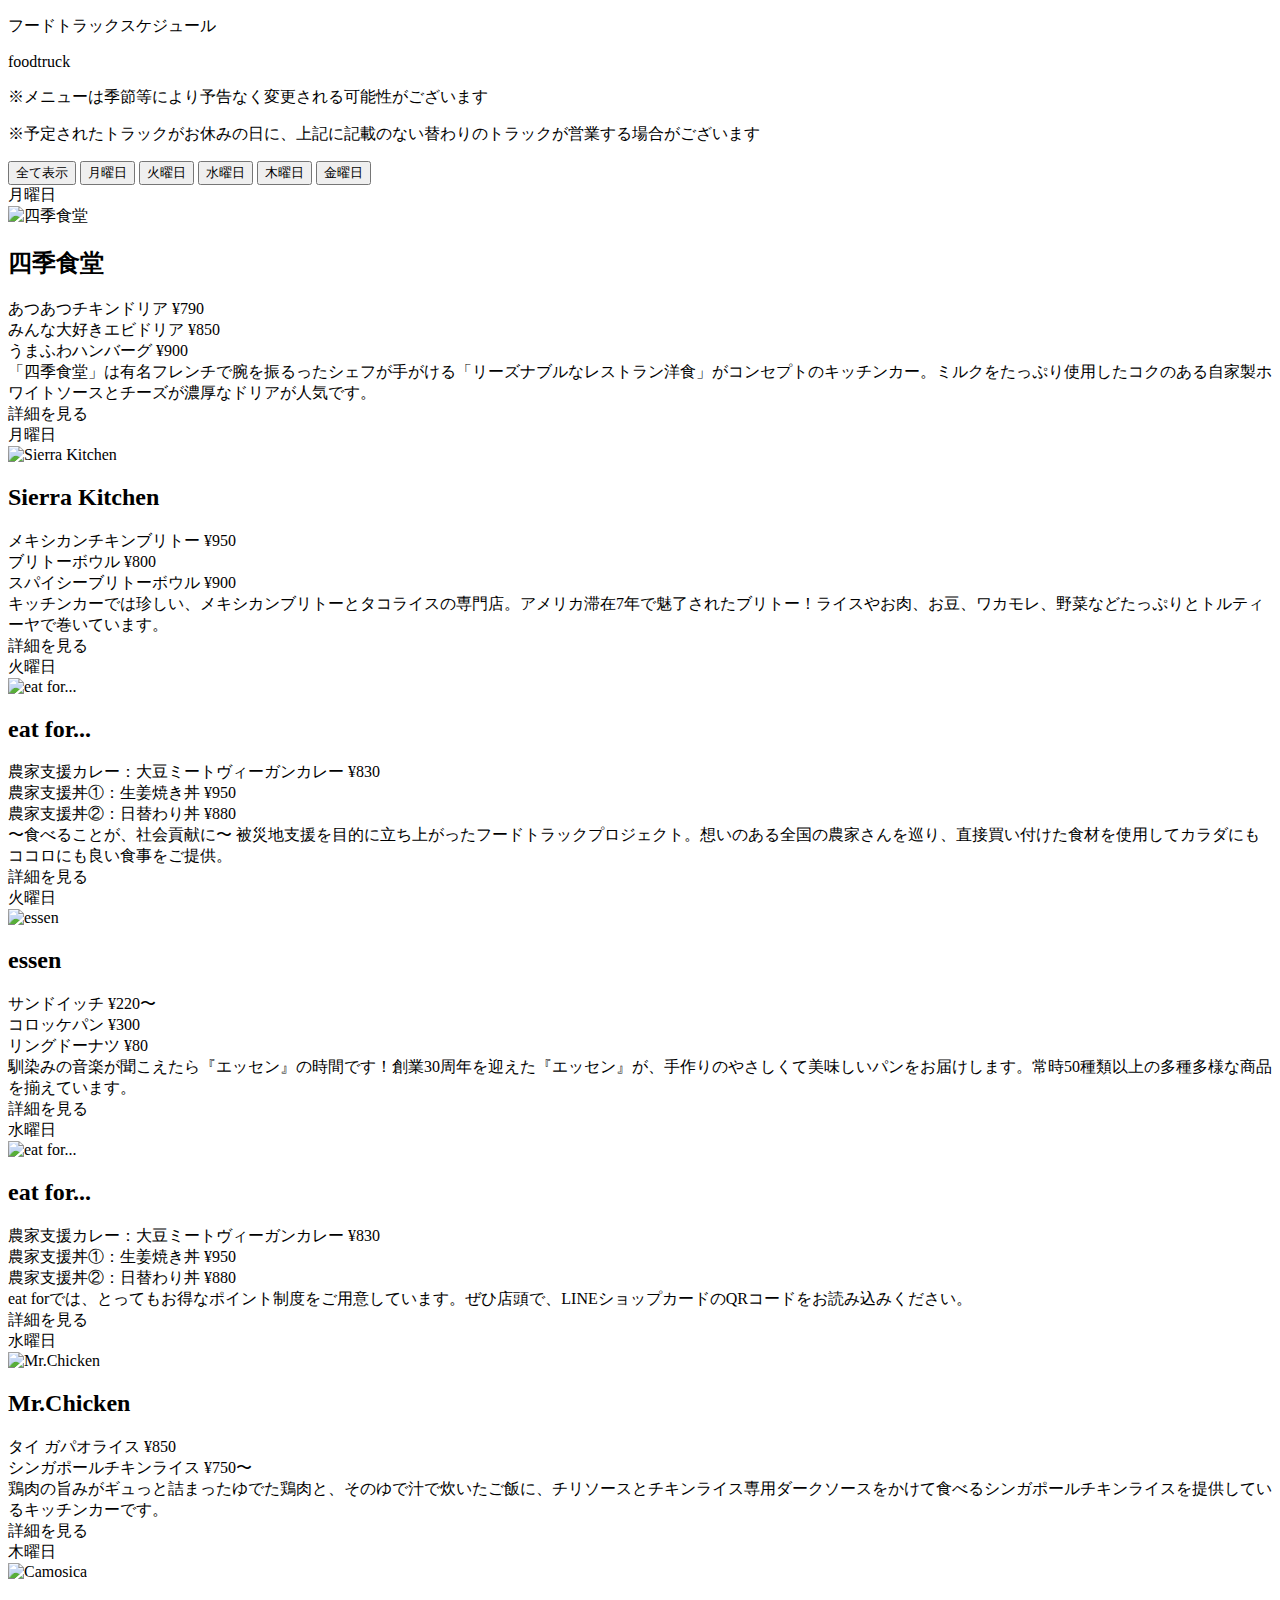
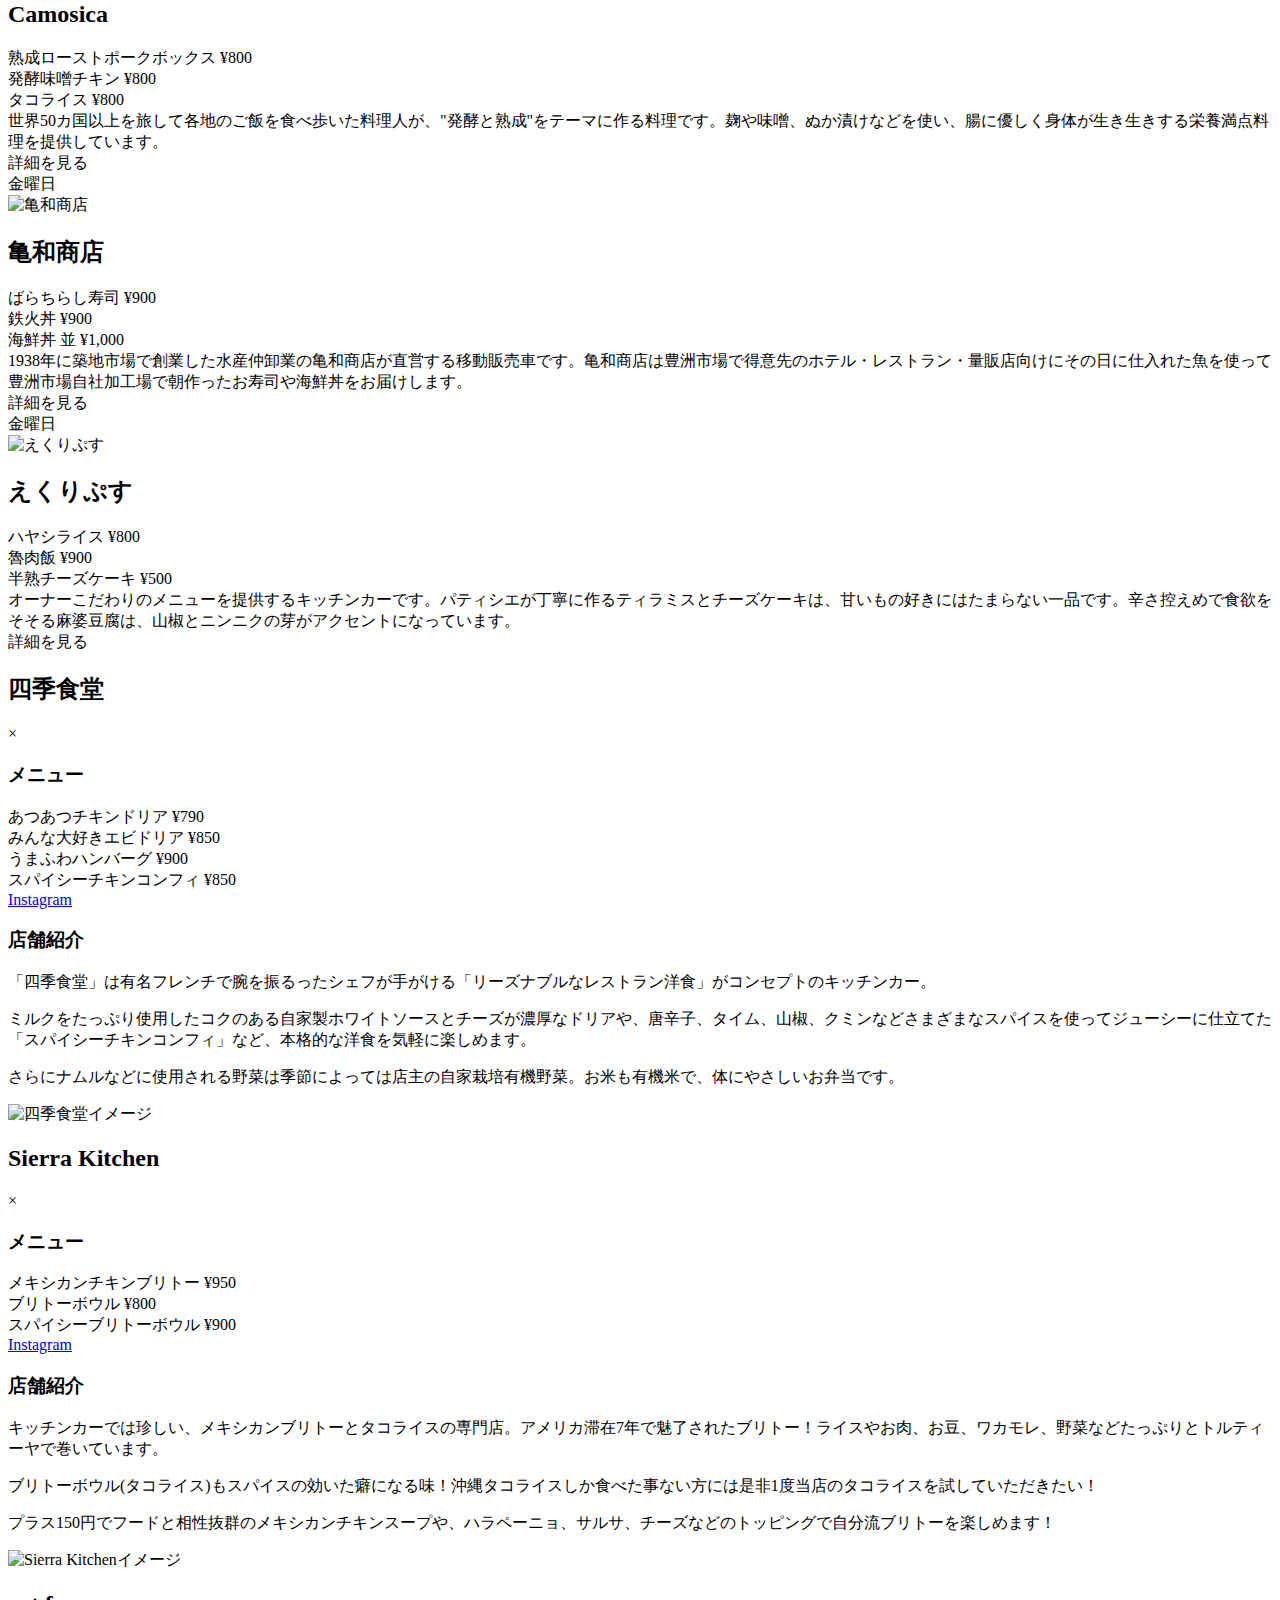
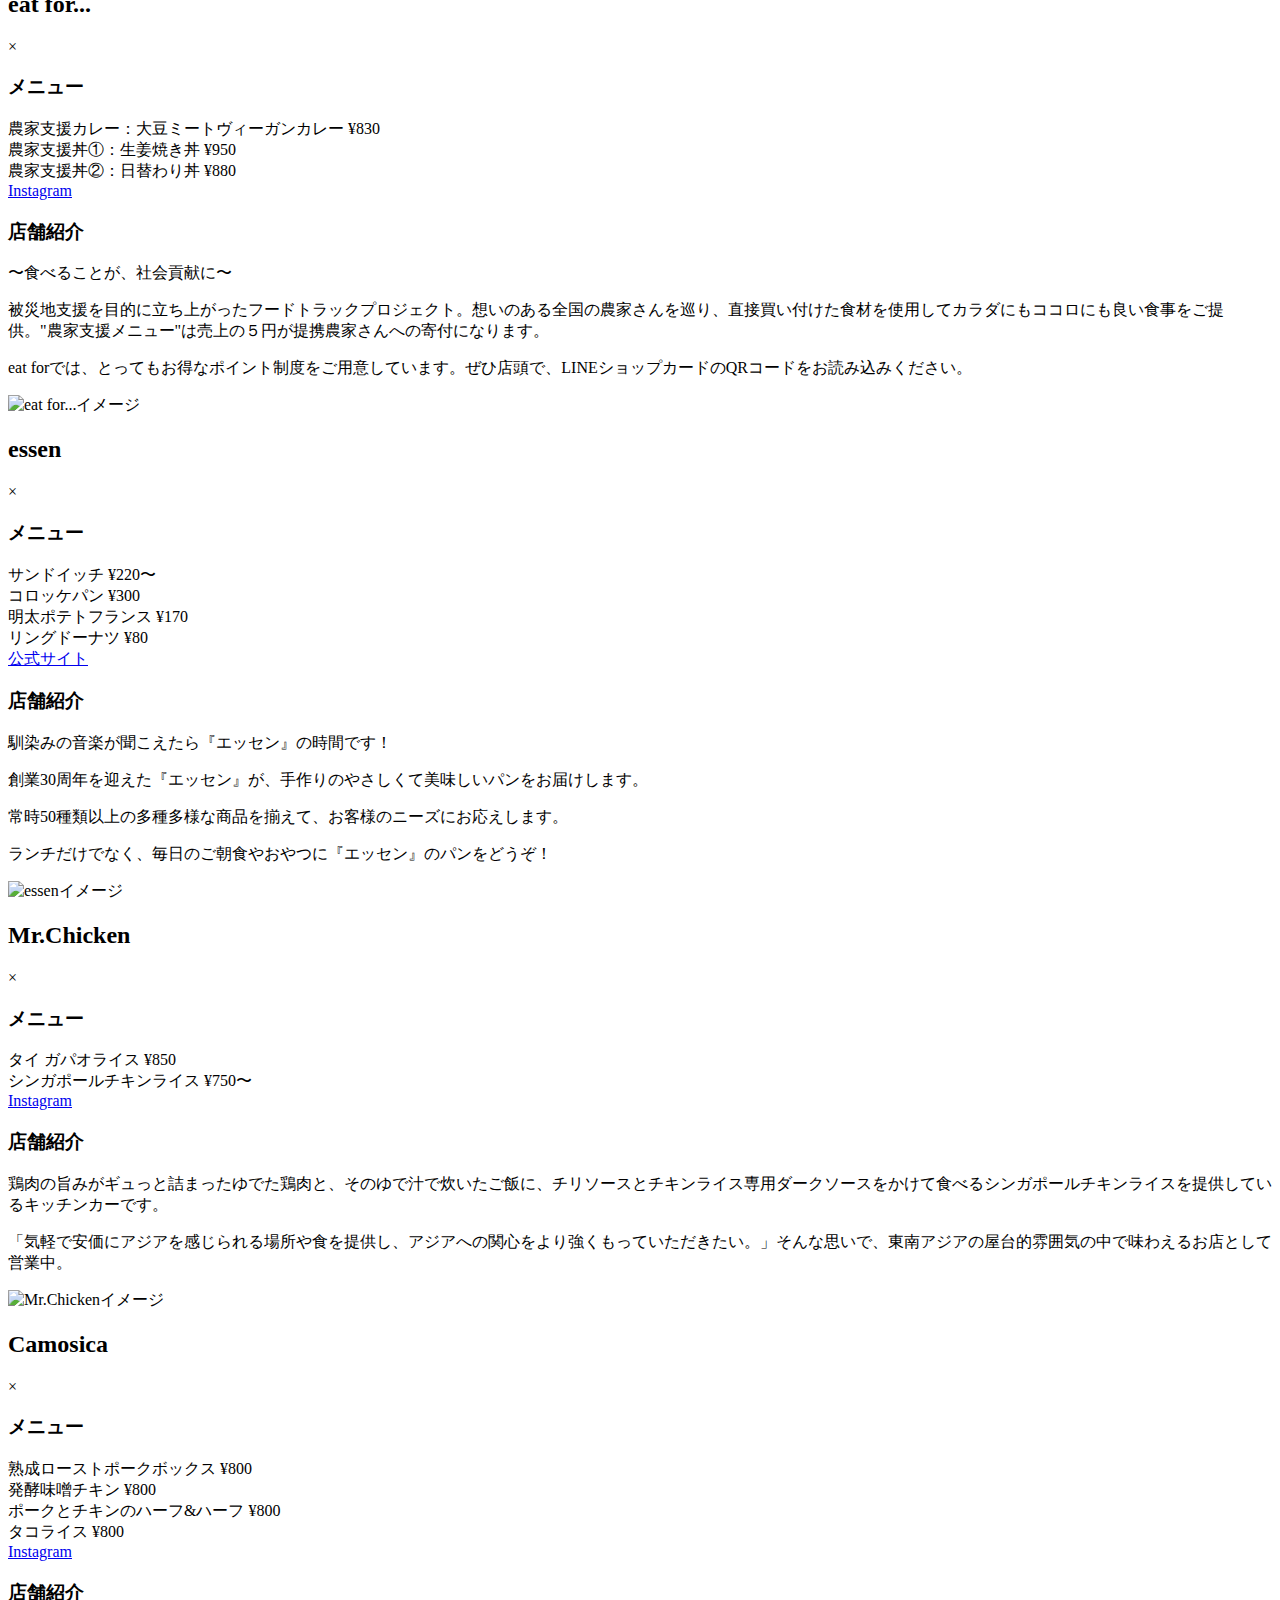
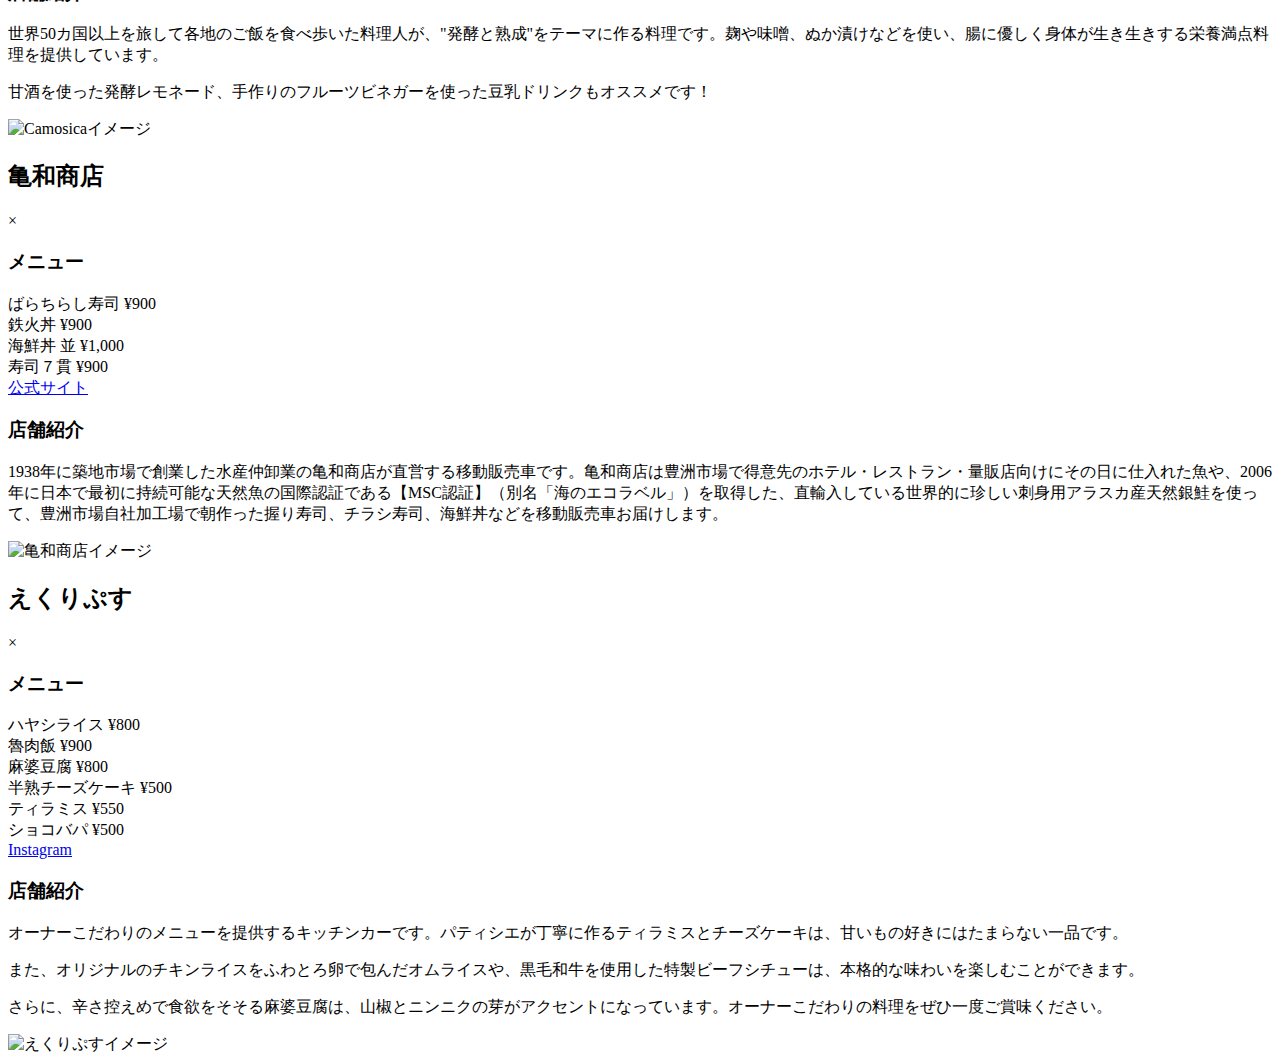
==== index.html @ c50f8465 "Rename 2223/food-t.html to index.html" ====
<!DOCTYPE html>
<html lang="ja">
<head>
  <meta charset="UTF-8">
  <meta name="viewport" content="width=device-width, initial-scale=1.0">
  <title>フードトラックスケジュール</title>
  <link rel="stylesheet" href="food-truck-css.css">
  <link rel="stylesheet" href="style.css">
 
  
  
  
 
</head>
<body>
    <!-- ヘッダーここから -->
    <header>
      
        </header>
    <!-- ヘッダーここまで -->   
     <div class="header_sc"></div>
     <div class="subhead_g"><p>フードトラックスケジュール</p><div class="subtext">foodtruck</div></div> 
  
  <div class="container_f">
    <div class="notice">
      <p>※メニューは季節等により予告なく変更される可能性がございます</p>
      <p>※予定されたトラックがお休みの日に、上記に記載のない替わりのトラックが営業する場合がございます</p>
    </div>
    
    <div class="filter-bar">
      <button class="filter-button active" data-filter="all">全て表示</button>
      <button class="filter-button" data-filter="monday">月曜日</button>
      <button class="filter-button" data-filter="tuesday">火曜日</button>
      <button class="filter-button" data-filter="wednesday">水曜日</button>
      <button class="filter-button" data-filter="thursday">木曜日</button>
      <button class="filter-button" data-filter="friday">金曜日</button>
    </div>
    
    <div class="trucks-grid">
      <!-- 月曜日のフードトラック (テンプレート) -->
      <div class="truck-card" data-days="monday">
        <div class="day-tag">月曜日</div>
        <div class="truck-image">
          <img src="./shi.jpg" alt="四季食堂">
        </div>
        <div class="truck-content">
          <h2 class="truck-name">四季食堂</h2>
          <div class="menu-highlight">
            <div class="menu-item">
              <span>あつあつチキンドリア</span>
              <span class="menu-price">¥790</span>
            </div>
            <div class="menu-item">
              <span>みんな大好きエビドリア</span>
              <span class="menu-price">¥850</span>
            </div>
            <div class="menu-item">
              <span>うまふわハンバーグ</span>
              <span class="menu-price">¥900</span>
            </div>
          </div>
          <div class="truck-description">
            「四季食堂」は有名フレンチで腕を振るったシェフが手がける「リーズナブルなレストラン洋食」がコンセプトのキッチンカー。ミルクをたっぷり使用したコクのある自家製ホワイトソースとチーズが濃厚なドリアが人気です。
          </div>
          <span class="read-more" onclick="openModal('shikishokudo')">詳細を見る</span>
        </div>
      </div>
      
      <div class="truck-card" data-days="monday">
        <div class="day-tag">月曜日</div>
        <div class="truck-image">
          <img src="./shiera.jpg" alt="Sierra Kitchen">
        </div>
        <div class="truck-content">
          <h2 class="truck-name">Sierra Kitchen</h2>
          <div class="menu-highlight">
            <div class="menu-item">
              <span>メキシカンチキンブリトー</span>
              <span class="menu-price">¥950</span>
            </div>
            <div class="menu-item">
              <span>ブリトーボウル</span>
              <span class="menu-price">¥800</span>
            </div>
            <div class="menu-item">
              <span>スパイシーブリトーボウル</span>
              <span class="menu-price">¥900</span>
            </div>
          </div>
          <div class="truck-description">
            キッチンカーでは珍しい、メキシカンブリトーとタコライスの専門店。アメリカ滞在7年で魅了されたブリトー！ライスやお肉、お豆、ワカモレ、野菜などたっぷりとトルティーヤで巻いています。
          </div>
          <span class="read-more" onclick="openModal('sierra')">詳細を見る</span>
        </div>
      </div>
      
      <!-- Tuesday Trucks -->
      <div class="truck-card" data-days="tuesday">
        <div class="day-tag">火曜日</div>
        <div class="truck-image">
          <img src="./eat.webp" alt="eat for...">
        </div>
        <div class="truck-content">
          <h2 class="truck-name">eat for...</h2>
          <div class="menu-highlight">
            <div class="menu-item">
              <span>農家支援カレー：大豆ミートヴィーガンカレー</span>
              <span class="menu-price">¥830</span>
            </div>
            <div class="menu-item">
              <span>農家支援丼①：生姜焼き丼</span>
              <span class="menu-price">¥950</span>
            </div>
            <div class="menu-item">
              <span>農家支援丼②：日替わり丼</span>
              <span class="menu-price">¥880</span>
            </div>
          </div>
          <div class="truck-description">
            〜食べることが、社会貢献に〜 被災地支援を目的に立ち上がったフードトラックプロジェクト。想いのある全国の農家さんを巡り、直接買い付けた食材を使用してカラダにもココロにも良い食事をご提供。
          </div>
          <span class="read-more" onclick="openModal('eatfor')">詳細を見る</span>
        </div>
      </div>
      
      <div class="truck-card" data-days="tuesday">
        <div class="day-tag">火曜日</div>
        <div class="truck-image">
          <img src="./essen.jpg" alt="essen">
        </div>
        <div class="truck-content">
          <h2 class="truck-name">essen</h2>
          <div class="menu-highlight">
            <div class="menu-item">
              <span>サンドイッチ</span>
              <span class="menu-price">¥220〜</span>
            </div>
            <div class="menu-item">
              <span>コロッケパン</span>
              <span class="menu-price">¥300</span>
            </div>
            <div class="menu-item">
              <span>リングドーナツ</span>
              <span class="menu-price">¥80</span>
            </div>
          </div>
          <div class="truck-description">
            馴染みの音楽が聞こえたら『エッセン』の時間です！創業30周年を迎えた『エッセン』が、手作りのやさしくて美味しいパンをお届けします。常時50種類以上の多種多様な商品を揃えています。
          </div>
          <span class="read-more" onclick="openModal('essen')">詳細を見る</span>
        </div>
      </div>
      
      <!-- Wednesday Trucks -->
      <div class="truck-card" data-days="wednesday">
        <div class="day-tag">水曜日</div>
        <div class="truck-image">
          <img src="./eat.webp" alt="eat for...">
        </div>
        <div class="truck-content">
          <h2 class="truck-name">eat for...</h2>
          <div class="menu-highlight">
            <div class="menu-item">
              <span>農家支援カレー：大豆ミートヴィーガンカレー</span>
              <span class="menu-price">¥830</span>
            </div>
            <div class="menu-item">
              <span>農家支援丼①：生姜焼き丼</span>
              <span class="menu-price">¥950</span>
            </div>
            <div class="menu-item">
              <span>農家支援丼②：日替わり丼</span>
              <span class="menu-price">¥880</span>
            </div>
          </div>
          <div class="truck-description">
            eat forでは、とってもお得なポイント制度をご用意しています。ぜひ店頭で、LINEショップカードのQRコードをお読み込みください。
          </div>
          <span class="read-more" onclick="openModal('eatfor')">詳細を見る</span>
        </div>
      </div>
      
      <div class="truck-card" data-days="wednesday">
        <div class="day-tag">水曜日</div>
        <div class="truck-image">
          <img src="./mr.jpg" alt="Mr.Chicken">
        </div>
        <div class="truck-content">
          <h2 class="truck-name">Mr.Chicken</h2>
          <div class="menu-highlight">
            <div class="menu-item">
              <span>タイ ガパオライス</span>
              <span class="menu-price">¥850</span>
            </div>
            <div class="menu-item">
              <span>シンガポールチキンライス</span>
              <span class="menu-price">¥750〜</span>
            </div>
          </div>
          <div class="truck-description">
            鶏肉の旨みがギュっと詰まったゆでた鶏肉と、そのゆで汁で炊いたご飯に、チリソースとチキンライス専用ダークソースをかけて食べるシンガポールチキンライスを提供しているキッチンカーです。
          </div>
          <span class="read-more" onclick="openModal('mrchicken')">詳細を見る</span>
        </div>
      </div>
      
      <!-- Thursday Trucks -->
      <div class="truck-card" data-days="thursday">
        <div class="day-tag">木曜日</div>
        <div class="truck-image">
          <img src="./camo.jpg" alt="Camosica">
        </div>
        <div class="truck-content">
          <h2 class="truck-name">Camosica</h2>
          <div class="menu-highlight">
            <div class="menu-item">
              <span>熟成ローストポークボックス</span>
              <span class="menu-price">¥800</span>
            </div>
            <div class="menu-item">
              <span>発酵味噌チキン</span>
              <span class="menu-price">¥800</span>
            </div>
            <div class="menu-item">
              <span>タコライス</span>
              <span class="menu-price">¥800</span>
            </div>
          </div>
          <div class="truck-description">
            世界50カ国以上を旅して各地のご飯を食べ歩いた料理人が、"発酵と熟成"をテーマに作る料理です。麹や味噌、ぬか漬けなどを使い、腸に優しく身体が生き生きする栄養満点料理を提供しています。
          </div>
          <span class="read-more" onclick="openModal('camosica')">詳細を見る</span>
        </div>
      </div>
      
      <!-- Friday Trucks -->
      <div class="truck-card" data-days="friday">
        <div class="day-tag">金曜日</div>
        <div class="truck-image">
          <img src="./kamewa.jpg" alt="亀和商店">
        </div>
        <div class="truck-content">
          <h2 class="truck-name">亀和商店</h2>
          <div class="menu-highlight">
            <div class="menu-item">
              <span>ばらちらし寿司</span>
              <span class="menu-price">¥900</span>
            </div>
            <div class="menu-item">
              <span>鉄火丼</span>
              <span class="menu-price">¥900</span>
            </div>
            <div class="menu-item">
              <span>海鮮丼 並</span>
              <span class="menu-price">¥1,000</span>
            </div>
          </div>
          <div class="truck-description">
            1938年に築地市場で創業した水産仲卸業の亀和商店が直営する移動販売車です。亀和商店は豊洲市場で得意先のホテル・レストラン・量販店向けにその日に仕入れた魚を使って豊洲市場自社加工場で朝作ったお寿司や海鮮丼をお届けします。
          </div>
          <span class="read-more" onclick="openModal('kamewastore')">詳細を見る</span>
        </div>
      </div>
      
      <div class="truck-card" data-days="friday">
        <div class="day-tag">金曜日</div>
        <div class="truck-image">
          <img src="./ecu.jpg " alt="えくりぷす">
        </div>
        <div class="truck-content">
          <h2 class="truck-name">えくりぷす</h2>
          <div class="menu-highlight">
            <div class="menu-item">
              <span>ハヤシライス</span>
              <span class="menu-price">¥800</span>
            </div>
            <div class="menu-item">
              <span>魯肉飯</span>
              <span class="menu-price">¥900</span>
            </div>
            <div class="menu-item">
              <span>半熟チーズケーキ</span>
              <span class="menu-price">¥500</span>
            </div>
          </div>
          <div class="truck-description">
            オーナーこだわりのメニューを提供するキッチンカーです。パティシエが丁寧に作るティラミスとチーズケーキは、甘いもの好きにはたまらない一品です。辛さ控えめで食欲をそそる麻婆豆腐は、山椒とニンニクの芽がアクセントになっています。
          </div>
          <span class="read-more" onclick="openModal('eclipse')">詳細を見る</span>
        </div>
      </div>
        
      </div>
    </div>
    
 <!-- モーダル部分 -->
<div id="shikishokudo" class="modal">
  <div class="modal-content">
    <div class="modal-header">
      <h2>四季食堂</h2>
      <span class="close" onclick="closeModal('shikishokudo')">&times;</span>
    </div>
    <div class="modal-body">
      <div class="modal-grid">
        <div class="full-menu">
          <h3>メニュー</h3>
          <div class="menu-item">
            <span>あつあつチキンドリア</span>
            <span class="menu-price">¥790</span>
          </div>
          <div class="menu-item">
            <span>みんな大好きエビドリア</span>
            <span class="menu-price">¥850</span>
          </div>
          <div class="menu-item">
            <span>うまふわハンバーグ</span>
            <span class="menu-price">¥900</span>
          </div>
          <div class="menu-item">
            <span>スパイシーチキンコンフィ</span>
            <span class="menu-price">¥850</span>
          </div>
          <div class="social-links">
            <a href="https://www.instagram.com/" class="social-link">Instagram</a>
          </div>
        </div>
        <div class="truck-details">
          <h3>店舗紹介</h3>
          <p>「四季食堂」は有名フレンチで腕を振るったシェフが手がける「リーズナブルなレストラン洋食」がコンセプトのキッチンカー。</p>
          <p>ミルクをたっぷり使用したコクのある自家製ホワイトソースとチーズが濃厚なドリアや、唐辛子、タイム、山椒、クミンなどさまざまなスパイスを使ってジューシーに仕立てた「スパイシーチキンコンフィ」など、本格的な洋食を気軽に楽しめます。</p>
          <p>さらにナムルなどに使用される野菜は季節によっては店主の自家栽培有機野菜。お米も有機米で、体にやさしいお弁当です。</p>
          <div class="truck-image">
            <img src="./shi.jpg" alt="四季食堂イメージ">
          </div>
        </div>
      </div>
    </div>
  </div>
</div>

<div id="sierra" class="modal">
  <div class="modal-content">
    <div class="modal-header">
      <h2>Sierra Kitchen</h2>
      <span class="close" onclick="closeModal('sierra')">&times;</span>
    </div>
    <div class="modal-body">
      <div class="modal-grid">
        <div class="full-menu">
          <h3>メニュー</h3>
          <div class="menu-item">
            <span>メキシカンチキンブリトー</span>
            <span class="menu-price">¥950</span>
          </div>
          <div class="menu-item">
            <span>ブリトーボウル</span>
            <span class="menu-price">¥800</span>
          </div>
          <div class="menu-item">
            <span>スパイシーブリトーボウル</span>
            <span class="menu-price">¥900</span>
          </div>
          <div class="social-links">
            <a href="https://www.instagram.com/" class="social-link">Instagram</a>
          </div>
        </div>
        <div class="truck-details">
          <h3>店舗紹介</h3>
          <p>キッチンカーでは珍しい、メキシカンブリトーとタコライスの専門店。アメリカ滞在7年で魅了されたブリトー！ライスやお肉、お豆、ワカモレ、野菜などたっぷりとトルティーヤで巻いています。</p>
          <p>ブリトーボウル(タコライス)もスパイスの効いた癖になる味！沖縄タコライスしか食べた事ない方には是非1度当店のタコライスを試していただきたい！</p>
          <p>プラス150円でフードと相性抜群のメキシカンチキンスープや、ハラペーニョ、サルサ、チーズなどのトッピングで自分流ブリトーを楽しめます！</p>
          <div class="truck-image">
            <img src="./shiera.jpg" alt="Sierra Kitchenイメージ">
          </div>
        </div>
      </div>
    </div>
  </div>
</div>

<div id="eatfor" class="modal">
  <div class="modal-content">
    <div class="modal-header">
      <h2>eat for...</h2>
      <span class="close" onclick="closeModal('eatfor')">&times;</span>
    </div>
    <div class="modal-body">
      <div class="modal-grid">
        <div class="full-menu">
          <h3>メニュー</h3>
          <div class="menu-item">
            <span>農家支援カレー：大豆ミートヴィーガンカレー</span>
            <span class="menu-price">¥830</span>
          </div>
          <div class="menu-item">
            <span>農家支援丼①：生姜焼き丼</span>
            <span class="menu-price">¥950</span>
          </div>
          <div class="menu-item">
            <span>農家支援丼②：日替わり丼</span>
            <span class="menu-price">¥880</span>
          </div>
          <div class="social-links">
            <a href="https://www.instagram.com/" class="social-link">Instagram</a>
          </div>
        </div>
        <div class="truck-details">
          <h3>店舗紹介</h3>
          <p>〜食べることが、社会貢献に〜</p>
          <p>被災地支援を目的に立ち上がったフードトラックプロジェクト。想いのある全国の農家さんを巡り、直接買い付けた食材を使用してカラダにもココロにも良い食事をご提供。"農家支援メニュー"は売上の５円が提携農家さんへの寄付になります。</p>
          <p>eat forでは、とってもお得なポイント制度をご用意しています。ぜひ店頭で、LINEショップカードのQRコードをお読み込みください。</p>
          <div class="truck-image">
            <img src="./eat.webp" alt="eat for...イメージ">
          </div>
        </div>
      </div>
    </div>
  </div>
</div>

<div id="essen" class="modal">
  <div class="modal-content">
    <div class="modal-header">
      <h2>essen</h2>
      <span class="close" onclick="closeModal('essen')">&times;</span>
    </div>
    <div class="modal-body">
      <div class="modal-grid">
        <div class="full-menu">
          <h3>メニュー</h3>
          <div class="menu-item">
            <span>サンドイッチ</span>
            <span class="menu-price">¥220〜</span>
          </div>
          <div class="menu-item">
            <span>コロッケパン</span>
            <span class="menu-price">¥300</span>
          </div>
          <div class="menu-item">
            <span>明太ポテトフランス</span>
            <span class="menu-price">¥170</span>
          </div>
          <div class="menu-item">
            <span>リングドーナツ</span>
            <span class="menu-price">¥80</span>
          </div>
          <div class="social-links">
            <a href="#" class="social-link">公式サイト</a>
          </div>
        </div>
        <div class="truck-details">
          <h3>店舗紹介</h3>
          <p>馴染みの音楽が聞こえたら『エッセン』の時間です！</p>
          <p>創業30周年を迎えた『エッセン』が、手作りのやさしくて美味しいパンをお届けします。</p>
          <p>常時50種類以上の多種多様な商品を揃えて、お客様のニーズにお応えします。</p>
          <p>ランチだけでなく、毎日のご朝食やおやつに『エッセン』のパンをどうぞ！</p>
          <div class="truck-image">
            <img src="./essen.jpg" alt="essenイメージ">
          </div>
        </div>
      </div>
    </div>
  </div>
</div>

<div id="mrchicken" class="modal">
  <div class="modal-content">
    <div class="modal-header">
      <h2>Mr.Chicken</h2>
      <span class="close" onclick="closeModal('mrchicken')">&times;</span>
    </div>
    <div class="modal-body">
      <div class="modal-grid">
        <div class="full-menu">
          <h3>メニュー</h3>
          <div class="menu-item">
            <span>タイ ガパオライス</span>
            <span class="menu-price">¥850</span>
          </div>
          <div class="menu-item">
            <span>シンガポールチキンライス</span>
            <span class="menu-price">¥750〜</span>
          </div>
          <div class="social-links">
            <a href="https://www.instagram.com/" class="social-link">Instagram</a>
          </div>
        </div>
        <div class="truck-details">
          <h3>店舗紹介</h3>
          <p>鶏肉の旨みがギュっと詰まったゆでた鶏肉と、そのゆで汁で炊いたご飯に、チリソースとチキンライス専用ダークソースをかけて食べるシンガポールチキンライスを提供しているキッチンカーです。</p>
          <p>「気軽で安価にアジアを感じられる場所や食を提供し、アジアへの関心をより強くもっていただきたい。」そんな思いで、東南アジアの屋台的雰囲気の中で味わえるお店として営業中。</p>
          <div class="truck-image">
            <img src="./mr.jpg" alt="Mr.Chickenイメージ">
          </div>
        </div>
      </div>
    </div>
  </div>
</div>

<div id="camosica" class="modal">
  <div class="modal-content">
    <div class="modal-header">
      <h2>Camosica</h2>
      <span class="close" onclick="closeModal('camosica')">&times;</span>
    </div>
    <div class="modal-body">
      <div class="modal-grid">
        <div class="full-menu">
          <h3>メニュー</h3>
          <div class="menu-item">
            <span>熟成ローストポークボックス</span>
            <span class="menu-price">¥800</span>
          </div>
          <div class="menu-item">
            <span>発酵味噌チキン</span>
            <span class="menu-price">¥800</span>
          </div>
          <div class="menu-item">
            <span>ポークとチキンのハーフ&ハーフ</span>
            <span class="menu-price">¥800</span>
          </div>
          <div class="menu-item">
            <span>タコライス</span>
            <span class="menu-price">¥800</span>
          </div>
          <div class="social-links">
            <a href="https://www.instagram.com/" class="social-link">Instagram</a>
          </div>
        </div>
        <div class="truck-details">
          <h3>店舗紹介</h3>
          <p>世界50カ国以上を旅して各地のご飯を食べ歩いた料理人が、"発酵と熟成"をテーマに作る料理です。麹や味噌、ぬか漬けなどを使い、腸に優しく身体が生き生きする栄養満点料理を提供しています。</p>
          <p>甘酒を使った発酵レモネード、手作りのフルーツビネガーを使った豆乳ドリンクもオススメです！</p>
          <div class="truck-image">
            <img src="./camo.jpg" alt="Camosicaイメージ">
          </div>
        </div>
      </div>
    </div>
  </div>
</div>

<div id="kamewastore" class="modal">
  <div class="modal-content">
    <div class="modal-header">
      <h2>亀和商店</h2>
      <span class="close" onclick="closeModal('kamewastore')">&times;</span>
    </div>
    <div class="modal-body">
      <div class="modal-grid">
        <div class="full-menu">
          <h3>メニュー</h3>
          <div class="menu-item">
            <span>ばらちらし寿司</span>
            <span class="menu-price">¥900</span>
          </div>
          <div class="menu-item">
            <span>鉄火丼</span>
            <span class="menu-price">¥900</span>
          </div>
          <div class="menu-item">
            <span>海鮮丼 並</span>
            <span class="menu-price">¥1,000</span>
          </div>
          <div class="menu-item">
            <span>寿司７貫</span>
            <span class="menu-price">¥900</span>
          </div>
          <div class="social-links">
            <a href="#" class="social-link">公式サイト</a>
          </div>
        </div>
        <div class="truck-details">
          <h3>店舗紹介</h3>
          <p>1938年に築地市場で創業した水産仲卸業の亀和商店が直営する移動販売車です。亀和商店は豊洲市場で得意先のホテル・レストラン・量販店向けにその日に仕入れた魚や、2006年に日本で最初に持続可能な天然魚の国際認証である【MSC認証】（別名「海のエコラベル」）を取得した、直輸入している世界的に珍しい刺身用アラスカ産天然銀鮭を使って、豊洲市場自社加工場で朝作った握り寿司、チラシ寿司、海鮮丼などを移動販売車お届けします。</p>
          <div class="truck-image">
            <img src="./kamewa.jpg" alt="亀和商店イメージ">
          </div>
        </div>
      </div>
    </div>
  </div>
</div>

<div id="eclipse" class="modal">
  <div class="modal-content">
    <div class="modal-header">
      <h2>えくりぷす</h2>
      <span class="close" onclick="closeModal('eclipse')">&times;</span>
    </div>
    <div class="modal-body">
      <div class="modal-grid">
        <div class="full-menu">
          <h3>メニュー</h3>
          <div class="menu-item">
            <span>ハヤシライス</span>
            <span class="menu-price">¥800</span>
          </div>
          <div class="menu-item">
            <span>魯肉飯</span>
            <span class="menu-price">¥900</span>
          </div>
          <div class="menu-item">
            <span>麻婆豆腐</span>
            <span class="menu-price">¥800</span>
          </div>
          <div class="menu-item">
            <span>半熟チーズケーキ</span>
            <span class="menu-price">¥500</span>
          </div>
          <div class="menu-item">
            <span>ティラミス</span>
            <span class="menu-price">¥550</span>
          </div>
          <div class="menu-item">
            <span>ショコバパ</span>
            <span class="menu-price">¥500</span>
          </div>
          <div class="social-links">
            <a href="https://www.instagram.com/" class="social-link">Instagram</a>
          </div>
        </div>
        <div class="truck-details">
          <h3>店舗紹介</h3>
          <p>オーナーこだわりのメニューを提供するキッチンカーです。パティシエが丁寧に作るティラミスとチーズケーキは、甘いもの好きにはたまらない一品です。</p>
          <p>また、オリジナルのチキンライスをふわとろ卵で包んだオムライスや、黒毛和牛を使用した特製ビーフシチューは、本格的な味わいを楽しむことができます。</p>
          <p>さらに、辛さ控えめで食欲をそそる麻婆豆腐は、山椒とニンニクの芽がアクセントになっています。オーナーこだわりの料理をぜひ一度ご賞味ください。</p>
          <div class="truck-image">
            <img src="./ecu.jpg" alt="えくりぷすイメージ">
          </div>
        </div>
      </div>
    </div>
  </div>
</div>
  
  <script src="food-truck-js.js"></script>
</body>
 
</html>
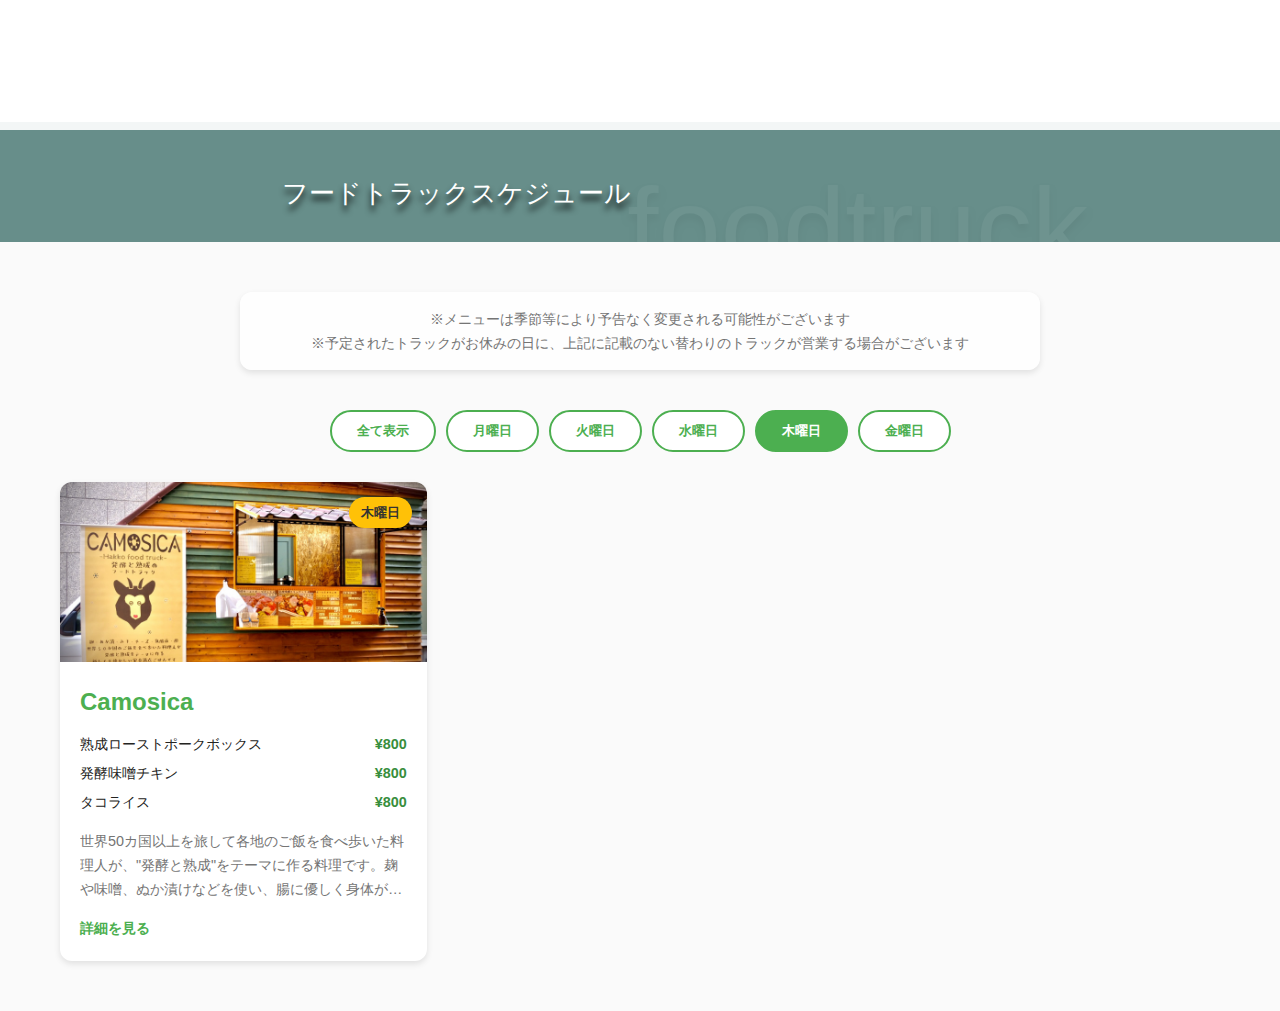
==== commit 971afa7c: "Add files via upload" ====
--- a/index.html
+++ b/index.html
@@ -638,4 +638,4 @@
   <script src="food-truck-js.js"></script>
 </body>
  
-</html>
+</html>--- a/food-truck-css.css
+++ b/food-truck-css.css
@@ -0,0 +1,322 @@
+:root {
+  --primary-color:#4caf50;
+  --primary-dark: #388E3C;
+  --color-secondary:#678e8a;
+  --accent-color: #FFC107;
+  --background: #FAFAFA;
+  --card-bg: #FFFFFF;
+  --text-color: #333333;
+  --text-light: #757575;
+  --shadow: 0 3px 6px rgba(0,0,0,0.1);
+  --border-radius: 12px;
+}
+
+* {
+  box-sizing: border-box;
+  margin: 0;
+  padding: 0;
+}
+
+body {
+  font-family: 'Hiragino Sans', 'Hiragino Kaku Gothic ProN', 'Noto Sans JP', sans-serif;
+  line-height: 1.6;
+  color: var(--text-color);
+  background: var(--background);
+  padding-bottom: 50px;
+}
+
+.container_f {
+  max-width: 1200px;
+  margin: 0 auto;
+  padding: 0 20px;
+  padding-top: 50px;
+}
+
+
+
+h1 {
+  font-size: 2.2rem;
+  margin-bottom: 10px;
+}
+
+.subhead_g{
+  background-color: var(--color-secondary);
+  height: 120px;
+  width: 100%;
+  position: relative;
+}
+
+.subhead_g img{
+  width: 100%;
+height: 200px;
+object-fit: cover;
+opacity: 0.24;
+}
+
+.subhead_g p{
+  padding-top: 50px;
+  padding-left: 22%;
+  color: white;
+  z-index: 2;
+  font-size: 1.5em;
+  font-weight: 400;
+  width: 100%;
+  text-shadow: 0px 6px 6px #000000;
+}
+
+.subtext{
+  position: absolute;
+  font-weight: 500;
+  /* left: 63vw; */
+  opacity: 4.5%;
+  font-size: 7rem;
+  color: #ffffff;
+  width: 98%;
+  text-align: right;
+  top: 12px;
+  right: 15%;
+}
+
+.notice {
+  max-width: 800px;
+  margin: 0 auto 40px;
+  text-align: center;
+  color: var(--text-light);
+  font-size: 0.9rem;
+  background: rgba(255, 255, 255, 0.8);
+  padding: 15px;
+  border-radius: var(--border-radius);
+  box-shadow: var(--shadow);
+}
+
+.filter-bar {
+  display: flex;
+  justify-content: center;
+  margin-bottom: 30px;
+  flex-wrap: wrap;
+  gap: 10px;
+}
+
+.filter-button {
+  padding: 10px 25px;
+  background: var(--card-bg);
+  border: 2px solid var(--primary-color);
+  border-radius: 30px;
+  color: var(--primary-color);
+  font-weight: bold;
+  cursor: pointer;
+  transition: all 0.3s ease;
+}
+
+.filter-button:hover {
+  background: var(--primary-color);
+  color: white;
+}
+
+.filter-button.active {
+  background: var(--primary-color);
+  color: white;
+}
+
+.trucks-grid {
+  display: grid;
+  grid-template-columns: repeat(auto-fill, minmax(300px, 1fr));
+  gap: 30px;
+}
+
+.truck-card {
+  background: var(--card-bg);
+  border-radius: var(--border-radius);
+  overflow: hidden;
+  box-shadow: var(--shadow);
+  transition: transform 0.3s ease, box-shadow 0.3s ease;
+  position: relative;
+}
+
+.truck-card:hover {
+  transform: translateY(-10px);
+  box-shadow: 0 12px 20px rgba(0,0,0,0.15);
+}
+
+.day-tag {
+  position: absolute;
+  top: 15px;
+  right: 15px;
+  background: var(--accent-color);
+  color: var(--text-color);
+  padding: 5px 12px;
+  border-radius: 20px;
+  font-size: 0.8rem;
+  font-weight: bold;
+  box-shadow: var(--shadow);
+}
+
+.truck-image {
+  height: 180px;
+  background: #f1f1f1;
+  display: flex;
+  align-items: center;
+  justify-content: center;
+  overflow: hidden;
+}
+
+.truck-image img {
+  width: 100%;
+  height: 100%;
+  object-fit: cover;
+}
+
+.truck-content {
+  padding: 20px;
+}
+
+.truck-name {
+  font-size: 1.5rem;
+  font-weight: bold;
+  color: var(--primary-color);
+  margin-bottom: 10px;
+}
+
+.menu-highlight {
+  margin-bottom: 15px;
+}
+
+.menu-item {
+  font-size: 0.9rem;
+  margin-bottom: 5px;
+  display: flex;
+  justify-content: space-between;
+}
+
+.menu-price {
+  color: var(--primary-dark);
+  font-weight: bold;
+}
+
+.truck-description {
+  margin-top: 15px;
+  font-size: 0.9rem;
+  color: var(--text-light);
+  display: -webkit-box;
+  -webkit-line-clamp: 3;
+  -webkit-box-orient: vertical;
+  overflow: hidden;
+  text-overflow: ellipsis;
+}
+
+.read-more {
+  display: inline-block;
+  margin-top: 15px;
+  color: var(--primary-color);
+  font-weight: bold;
+  text-decoration: none;
+  font-size: 0.9rem;
+  cursor: pointer;
+}
+
+.read-more:hover {
+  text-decoration: underline;
+}
+
+.modal {
+  display: none;
+  position: fixed;
+  top: 0;
+  left: 0;
+  width: 100%;
+  height: 100%;
+  background: rgba(0, 0, 0, 0.7);
+  z-index: 1000;
+  overflow-y: auto;
+}
+
+.modal-content {
+  background: white;
+  width: 90%;
+  max-width: 900px;
+  margin: 50px auto;
+  border-radius: var(--border-radius);
+  overflow: hidden;
+  position: relative;
+}
+
+.modal-header {
+  background: var(--primary-color);
+  padding: 20px;
+  color: white;
+}
+
+.modal-body {
+  padding: 30px;
+}
+
+.close {
+  position: absolute;
+  top: 15px;
+  right: 20px;
+  color: white;
+  font-size: 30px;
+  cursor: pointer;
+}
+
+.modal-grid {
+  display: grid;
+  grid-template-columns: 1fr 2fr;
+  gap: 30px;
+}
+
+.full-menu h3, .truck-details h3 {
+  color: var(--primary-color);
+  margin-bottom: 15px;
+  border-bottom: 2px solid var(--primary-color);
+  padding-bottom: 5px;
+}
+
+.social-links {
+  margin-top: 20px;
+}
+
+.social-link {
+  display: inline-block;
+  padding: 8px 15px;
+  background: var(--primary-color);
+  color: white;
+  text-decoration: none;
+  border-radius: 5px;
+  font-size: 0.9rem;
+  margin-right: 10px;
+  transition: background 0.3s ease;
+}
+
+.social-link:hover {
+  background: var(--primary-dark);
+}
+
+.hidden {
+  display: none !important;
+}
+
+/* レスポンシブデザイン */
+@media (max-width: 768px) {
+  .trucks-grid {
+    grid-template-columns: repeat(auto-fill, minmax(250px, 1fr));
+  }
+  
+  .modal-grid {
+    grid-template-columns: 1fr;
+  }
+}
+
+@media (max-width: 480px) {
+  .trucks-grid {
+    grid-template-columns: 1fr;
+  }
+  
+  .filter-bar {
+    flex-direction: column;
+  }
+  
+  .filter-button {
+    width: 100%;
+  }
+}--- a/style.css
+++ b/style.css
@@ -0,0 +1,2674 @@
+body {
+    width: 100%;
+    font-family: 'Noto Sans JP', sans-serif;
+    font-size: 13px;
+    font-weight: 400;
+    line-height: 1.67;
+    color: #242422
+    
+}
+:root {
+    --color-primary: #666666;
+    --color-secondary: #678e8a;
+  }
+
+
+/*ヘッダー*/
+/**header {
+    display: flex;
+    background: var(--color-primary);
+    width: 100%;
+    height: 105px;
+    z-index: 3;
+    min-width: 768px;
+    position: fixed;
+}
+**/
+header{ 
+    background: white;
+    position: fixed;
+    z-index: 5;
+    width: 100%;
+    height: 110px;
+    opacity: 92%;
+}
+.header-logo-menu{
+	display: none;
+}
+
+.head_container{
+    height: 95px;
+    display: flex;
+    align-items: center;
+    max-width: none;
+    padding: 0 40px;
+    margin: 0 auto;
+}
+
+.logo{
+    display: block;
+    z-index: 10;
+}
+
+.logo img{
+    min-width: 200px;
+    width: 12%;
+    position: absolute;
+    margin-left: 10%;
+}
+
+/**.logo p{
+    color: #ffffff;
+    margin-left: 10%;
+    position: fixed;
+    margin-left: 275px;
+    margin-top: -9px;
+    display: none;
+}
+**/
+.logo p{
+    color: var(--color-primary);
+    margin-left: 10%;
+    position: fixed;
+    margin-left: 275px;
+    margin-top: -9px;
+    display: none;
+}
+
+.logo a{
+    color: #1eaedb00;
+}
+.header> .head_container {
+    height: 60px;
+    display: flex;
+    align-items: center;
+    max-width: none;
+}
+
+.head_nav{
+    margin-left: auto;
+    padding-right: 6vw;
+}
+
+.head_nav li a:hover {
+    color: var(--color-secondary)
+}
+
+.list_second{
+    z-index: 50;
+}
+/*ul.list_second a{
+    background-color: #000000;
+}*/
+
+ul.list_second a :hover{
+    color: white;
+    background-color: #666666;
+}
+
+.head_nav ul:nth-child(1){
+    display: flex;
+    align-items: center;
+    padding-top: 115px;
+}
+
+.head_nav ul{
+    display: flex;
+    align-items: center;
+}
+
+.head_nav ul:nth-child(1){
+    padding-right: 1px;
+}
+
+ul.list_second .item{
+    
+    width: 93%;
+    padding-top: 6px;
+    padding-bottom: 6px;
+    font-size: 0.9em;
+    text-align: left;
+    padding-left: 7%;
+}
+
+
+.head_nav li a{
+    color: var(--color-primary);
+    margin-left: 0%;
+    text-decoration: none;
+    width: 124px;
+    font-size: 1.5rem;
+ 
+}
+
+ruby rt{
+    display: none;
+    font-size: 0.7em;
+}
+
+.list{
+    position: relative;
+}
+
+ul.list_second{
+    position: absolute;
+    padding-top: 25px;
+    top: 129px;
+    width: 124px;
+    background: #f9f9f9;
+    color: black;
+    -webkit-transition: .3s ease;
+    transition: .3s ease;
+    visibility: hidden;
+    opacity: 0;
+    display: flex;
+    flex-direction: column;
+    
+}
+
+.list_second li{
+list-style-type: none;
+width:124px;
+padding-bottom: 10px;
+}
+
+
+ul.list .item:hover ul.list_second{
+    top: 129px;
+    flex: auto;
+    visibility: visible;
+    opacity: 1;
+    
+    padding-top: 25px;
+    width: 124px;
+}
+
+ul.list .item:nth-of-type(2) ul.list_second{
+    width: 160px;
+}
+
+ul.list .item:nth-of-type(2):hover ul.list_second{
+    width:160px;
+}
+
+ul.list .item:nth-of-type(2) a{
+    width:160px;
+}
+
+
+
+/**スクロールを促す**/
+.scroll {
+    position  : absolute;
+    font-size : 13px;
+    writing-mode : vertical-rl;
+    top: 70%;
+    right: 0%;
+    transform: translateX(-50%) translateY(-50%);
+    z-index: 5;
+    opacity:0;
+}
+
+.scroll p{
+    color:white;
+}
+.scroll::after {
+    content : '';
+    display : inline-block;
+    position : absolute;
+    background-color: white;
+    right : 50%;
+    bottom : -115px;
+    transform : translateX(-50%);
+    width : 1px;
+    height : 100px;
+    animation: scroll 1.5s infinite;
+}
+@keyframes scroll {
+  0% {
+    transform: scale(1, 0);
+    transform-origin: 0 0;
+  }
+  50% {
+    transform: scale(1, 1);
+    transform-origin: 0 0;
+  }
+  50.1% {
+    transform: scale(1, 1);
+    transform-origin: 0 100%;
+  }
+  100% {
+    transform: scale(1, 0);
+    transform-origin: 0 100%;
+  }
+}
+/**スクロールを促す　ここまで**/
+
+main {
+    padding-top: 35px;
+    height: auto;
+    padding-bottom: 35px;
+    background-image: url(../images/clover.png),url(../images/clover2.png),url(../images/clover1.png),url(../images/clover2.png);
+    background-repeat: no-repeat , no-repeat , no-repeat;
+    background-color: rgb(255 255 255 / 96%);
+    background-size: 20%,34%,67%,50%;
+    background-position: 0% 30%,106% 13%,-27% 118%,100% 53%;
+    background-blend-mode: lighten;
+    max-width: 1400px;
+    margin: 0 auto;
+
+}
+.header_sc{
+    height: 122px;
+}
+/*トップ画像*/
+.top{
+    padding-top: 122px;
+    display: flex;
+    flex-direction: row;
+    position: relative;
+    width: 100%;
+    height: 632px;
+    
+}
+
+.top_gray{
+    background-color: var(--color-primary);
+    height: 91%;
+    position: absolute;
+    width: 56%;
+    left: 44%;
+    opacity: 85%;
+    border-radius: 0% 12% 0% 0%;
+    display: flex;
+    justify-content: center;
+    align-items: normal;
+    flex-direction: column;
+}
+.phrase_detail{
+    color: white;
+    margin: 4% 17% 4% 13%;
+    font-weight: 300;
+    letter-spacing: 0.25rem;
+    line-height: 2em;
+    font-size: clamp(11px, 1.16vw, 13px);
+    letter-spacing: 0.21em;
+    
+}
+
+.phrase_t{
+ 
+    color: white;
+    font-size: 20px;
+    font-weight: 300;
+    line-height: 1.67;
+    padding-left: 7vw;
+    line-height: 2.1em;
+    letter-spacing: 0.08em;
+}
+
+.phrase_t span{
+    letter-spacing: 0em;
+}
+
+.phrase_t img{
+    position: absolute;
+    right: 5%;
+    margin-top: 51%;
+    opacity: 0;
+}
+.t_image{
+    position: absolute;
+    right: 11%;
+    opacity: 0%;
+}
+
+.t_image img{
+    width: 50%;
+    opacity: 6%;
+}
+
+.leaf{
+    position:absolute;
+    opacity: 30%;
+    opacity: 0;
+    top: 5%;
+    left:60%;
+}
+
+.leaf img{
+    width: 70%;
+}
+
+.leaf_b{
+    position:absolute;
+    opacity: 30%;
+    opacity: 0;
+    top: 65%;
+    left:15%;
+    width: 70%;
+}
+
+.leaf_b img{
+    width: 30%;
+}
+
+.top_image{
+    background-image: url(../images/top_image.jpg);
+    background-repeat: no-repeat;
+    height: 108.5%;
+    /* position: relative; */
+    width: 58%;
+    background-size: cover;
+    background-position: top; 
+    border-radius: 12% 0% 0% 0%;
+}
+
+
+/*ニュースパート*/
+
+.sec_title{
+    text-align: center;
+    font-size: clamp(12px, 3vw, 22px);
+    display: flex;
+    align-items: center;
+    --title-gap: 5rem;
+    padding-bottom: 15px;
+    padding-top: 35px;
+    width: 80%;
+    margin: auto;
+    text-shadow: 0px 4px 4px rgba(0, 0, 0, 0.25);
+}
+
+  .sec_title::before,
+  .sec_title::after {
+	content: '';
+	height: 1px;
+	background-color: var(--color-primary);;
+	flex-grow: 1;
+  }
+  .sec_title::before {
+	margin-right: var(--title-gap);
+  }
+  .sec_title::after {
+	margin-left: var(--title-gap);
+  }
+
+  .sec_title p{
+    padding-top: 19px;
+  }
+
+
+.news_bar{
+    padding-left: 5%;
+    font-weight: 400;
+}
+
+.tag{
+   background-color: var(--color-primary);
+    color: white;
+    width: 70px;
+    text-align: center;
+    border-radius: 3px;
+    letter-spacing: 0.2em;
+    padding: 0px 7px 1px 7px;
+    margin-left: 10px;
+    margin-right: 10px;
+    margin-top: 20px;
+}
+.news_bar:nth-of-type(2) span{
+    margin-left:16px;
+}
+.news_bar:nth-of-type(3) span{
+    margin-left:16px;
+}
+
+.sec_title hr{
+    width: 35%;
+    border-top: 1px solid #678e8a78;
+    margin-top: 0.5rem;
+}
+
+.shadow_test_n{
+    padding: 66px 0px 24px 0px;
+    background-color: #d9d9d945;
+    height: auto;
+    border-radius: 80px 0 80px 0;
+    width: 72%;
+    margin: 0 auto;
+}
+
+
+
+
+.campany{
+    text-align: center;
+     padding-top: 100px;
+}
+
+.campany_logo img{
+  width:7%;
+  height:auto;
+  display: none;
+}
+
+.square_t{
+    display: flex;
+    width: 68%;
+    justify-content: space-around;
+    margin: 0 auto;
+}
+
+.square {
+    height: auto;
+    width: 30%; 
+    border-radius: 12px 12px 12px 12px;
+    background-color: #72908E;
+    margin-left: 1%;
+    text-align: center;
+    cursor: pointer;
+}
+
+
+.square img {
+    padding-top: 10%;
+    width: 90%;    /* 横幅を割合で指定 */
+    height: auto; 
+    margin-bottom: 17px;
+    transition:0.3s;
+}
+
+
+
+.square_t p {
+    color: #ffffff;
+    padding-top: 26pt;
+    letter-spacing: 0.1em;
+    font-size: 1.3em;;
+    font-weight: lighter;
+}
+
+
+.bil_l{
+    text-align: center;
+    padding-top: 100px;
+}
+
+.bil_logo img{
+    width:4%;
+    height:auto;
+    display: none;
+}
+
+
+
+.c4-izmir {
+    background-color:var(--color-primary);
+    /**margin-right: 3%;
+    margin-left: 3%;**/
+    border-radius: 60px 5px;
+    /*filter: drop-shadow(3px 7px 10px rgba(0, 0, 0, 0.25));*/
+}
+
+.buil_th{
+    display: flex;
+    width: 70%;
+    justify-content: space-around;
+    margin: 0 auto;
+    gap: 7%;
+}
+
+.c4-izmi img {
+    object-fit: cover;
+    max-width: 100%;
+    width: 100%;
+    height: 100%;
+    border-radius: 60px 5px;
+}
+.c4-izmi {
+    margin-right: 3%;
+    margin-left: 3%;
+}
+
+.blink{
+    width: 100%;
+    position: absolute;
+    background-color: white;
+    z-index: 2;
+    top: 50%;
+    transform: translateY(-50%);
+    color: black;
+    height: 65px;
+    opacity: 85%;
+    text-align: center;
+    display: none;
+}
+
+.blink p{
+    position: absolute;
+    top: 50%;
+    left: 50%;
+    transform: translate(-50%, -50%);
+    white-space: nowrap;
+}
+
+.ourpro{
+    position: relative;
+}
+.aboutus .buil_th a {
+    position: unset;
+}
+
+/*ABOUT US*/
+
+.aboutus{
+position:relative
+}
+
+.aboutus img{
+    object-fit: cover;
+    max-width: 100%;
+    
+    height: 100%;
+    border-radius: 5px 60px;
+}
+
+.cover{
+    position: absolute;
+    width: 100%;
+    height: 25%;
+    background-color: #ffffff;
+    opacity: 85%;
+    top: 33%;
+    color: black;
+    z-index: 1;
+    transition: .3s;
+}
+
+.cover::before{
+    content: "";
+    width: 100%;
+    height: 100%;
+    position: absolute;
+    top: 0;
+    left: 0;
+    z-index: -1;
+    background: var(--color-primary);
+    transition: transform ease .3s;
+    transform-origin: 100% 50%;
+    transform: scaleX(0);
+}
+
+.cover:hover{
+    color: white;
+    opacity: 85%;
+}
+.cover:hover::before {
+    transform-origin: 0% 50%;
+    transform: scaleX(1);
+}
+
+.cover p{
+    margin-top: 10%;
+    margin-bottom: 10%;
+    text-align: center;
+    font-size: 1.25rem;
+    font-weight: 400;
+    letter-spacing: 0.2em;
+}
+
+
+
+/*アクセス*/
+
+#map{
+    text-align: center;
+        line-height: 0;
+}
+
+#map iframe{
+    width: 80%;
+    height: 500px;
+    border: 0;
+}
+
+.access_logo{
+    background: url(../images/access.png) no-repeat center center;
+    height: 40px;
+    width: 200px;
+    margin: 0 auto;
+   margin-bottom: 10px;
+}
+
+
+
+.buil_main{
+    padding-top: 5px;
+}
+
+.shibu_ten{
+    padding-top: 5px;
+    background-color: var(--color-primary);
+    max-width: 873px;
+    margin: 0 auto;
+    padding-bottom: 26px;
+    border-radius: 8px;
+}
+
+.shibu_ten table{
+    margin: 0 auto;
+    width: 77%;
+    margin-top: 20px;
+    border-width: 1px 0px; /* 上下だけ引く */
+    border-color: white;   /* 線色：緑 */
+    border-style: solid;   /* 線種：実線 */
+    font-family: 'Noto Sans JP', sans-serif;
+}
+
+table , td, th {
+	border-collapse: collapse;
+	color: white;
+}
+
+td, th {
+	padding: 3px;
+	width: 60%;
+	
+	letter-spacing:0.1em;/* テナント表の中の文字間 */
+	padding-top: 5pt;
+	
+}
+
+td:first-child{
+    width: 30%;
+    font-size: 1em;
+    font-weight: 500;
+    padding-left: 10%;
+}
+
+/*ビル紹介ページ*/
+
+.subhead{
+    background-color: var(--color-primary);
+    height: 120px;
+    width: 100%;
+    position: relative;
+}
+
+.subhead img{
+    width: 100%;
+  height: 200px;
+  object-fit: cover;
+  opacity: 0.24;
+}
+
+.subhead p{
+    padding-top: 50px;
+    padding-left: 21%;
+    color: white;
+    z-index: 2;
+    font-size: 2em;
+    width: 100%;
+}
+.subtext{
+    position: absolute;
+    font-weight: 500;
+    /* left: 63vw; */
+    opacity: 4.5%;
+    font-size: 7rem;
+    color: #ffffff;
+    width: 98%;
+    text-align: right;
+    top: 12px;
+    right: 15%;
+}
+
+.subhead_g{
+    background-color: var(--color-secondary);
+    height: 120px;
+    width: 100%;
+    position: relative;
+}
+
+.subhead_g img{
+    width: 100%;
+  height: 200px;
+  object-fit: cover;
+  opacity: 0.24;
+}
+
+.subhead_g p{
+    padding-top: 50px;
+    padding-left: 22%;
+    color: white;
+    z-index: 2;
+    font-size: 2em;
+    width: 100%;
+}
+
+
+
+
+
+
+.buil_detail{
+    display: flex;
+    margin: 0 auto;
+    padding-bottom: 20px;
+    max-width: 932px;
+     position: relative;
+     padding-left: 3.5%;
+}
+
+.shinju_data{
+    width: 43%;
+    position: absolute;
+    padding-left: 50px;
+    letter-spacing: 0.12rem;
+    padding-top: 3vw;
+    left: 50%;
+}
+
+.shinju_data p{
+    margin-bottom: 1.5rem;
+}
+
+
+.g_logo{
+    position: absolute;
+    z-index: 1;
+    top: -25px;
+    left: 10px;
+    display: none;
+}
+.photo{
+    position: relative;
+    width:42%;
+}
+.photo img{
+    max-width: 100%;
+    border-radius: 5px 30px 5px 30px;
+    border: white 20px;
+}
+
+.photo .slick-slide p {
+    display: block;
+    margin: 0 10px;
+}
+
+.g_logo img{
+    width: 73%;
+    border-radius: 0px;
+}
+
+.shibu_data{
+    height: 500px;
+    width: 50%;
+    font-size: larger;
+   
+}
+
+
+.shibu_data p{
+    line-height: 2rem;
+    padding-left: 2vw;
+}
+
+
+#map iframe{
+   height: 400px;
+   margin-top: 30px;
+   max-width: 932px;
+}
+
+.shibu_ten a{
+    color: white;
+    text-decoration: none;
+}
+.shadow_test_n a{
+    text-decoration: none;
+    color:#242422;
+}
+
+
+/*概要*/
+.c_name{
+    margin-bottom: 3pt;
+    font-size: 1.6em;
+    margin-top: 5%;
+}
+
+.cam_data{
+    max-width:700px;
+     margin: 0 auto;
+    font-size: 1.2rem;
+}
+
+.c_data{
+    max-width:700px;
+    margin: 0 auto;
+}
+
+.yb{
+    font-size: 10pt;
+    margin-bottom: 0pt;
+}
+
+.c_data td, th {
+	border: 3px solid white;
+	border-collapse: collapse;
+}
+.c_data td, th {
+	padding: 3px;
+	color: black;
+	font-weight: 400;
+	height: 3.2em;
+}
+.c_data th {
+	background: #F1F1F1;
+	width:20%;
+	text-align: center;
+}
+
+.c_data td {
+	background: #FAFAFA;
+	padding-left: 1em;
+}
+
+#profile{
+    padding-top: 100px; /* 調整したい高さ（固定ヘッダーの高さ） */
+    margin-top: -100px;
+}
+
+/*フィロソフィーページ*/
+
+.movie{
+    width: 100%;
+    text-align: center;
+    padding-top: 45px;
+    background-color: #678e8a45;
+}
+    video {
+        width: 84%;
+        /* text-align: center; */
+        /* margin: 0 auto; */
+        /* margin-right: 14%; */
+        height: auto;
+        border-radius: 5% 5%;
+        /* margin-bottom: 7vh; */
+    }
+
+.philo_article{
+    display: flex;
+    gap: 0px 6%;
+    padding-top: 60px;
+    padding-bottom: 60px;
+    flex-direction: row;
+    padding-right: 2%;
+    padding-left: 16%;
+}
+
+.philo_para{
+    width: 50%;
+}
+.philo_para span{
+    font-weight: 500;
+    font-size: 1.1em;
+}
+
+.philo_d{
+    width: 40%;
+    height: 40%;
+    flex-flow: column;
+    display: flex;
+}
+
+.subhead{
+       text-shadow: 0px 6px 6px #000000;
+    display: flex;
+    flex-direction: row;
+    overflow: hidden;
+    /**justify-content: space-around;**/
+}
+.subhead_g{
+    text-shadow: 0px 6px 6px #000000;
+    display: flex;
+    flex-direction: row;
+    overflow: hidden;
+}
+
+.sub_para{
+    text-shadow: 0px 6px 6px #000000;
+    position: absolute;
+    top: 292px;
+    left: 20%;
+    color: white;
+    z-index: 2;
+    font-size: 1.8em;
+}
+.wrapper {
+    width: 100%;
+    
+}
+
+.wrapper p{
+    line-height: 2;
+    letter-spacing: .06em;
+    font-size: 14.82px;
+}
+
+.philo_article h2:before {
+    content: "";
+    display: block;
+    width: 8px;
+    height: 1em;
+    background-color: var(--color-secondary);
+    float: left;
+    margin-top: 4px;
+    margin-left: -25px;
+}
+
+.philo_article h2{
+    font-size: 2rem;
+    font-weight: 500;
+    letter-spacing: 0.12em;
+    line-height: 1.5em;
+}
+
+.philo_article img{
+    
+    width: 100%;
+    margin-top: 60px;
+    max-width: 350px;
+    border-radius: 20px;
+    box-shadow: 15px 15px 0px 0 #6666665e;
+}
+.philo_article:nth-of-type(2) img{
+    height: 96%;
+    width: 23%;
+    margin-top: 27px;
+    margin-right: 6%;
+}
+.philo_article:nth-of-type(2) img:nth-of-type(2){
+   display: none;
+}
+
+.philo3{
+    margin-bottom: 0.5rem;
+}
+.philo3 span{
+    font-weight: 600;
+}
+
+/*沿革ページ*/
+section{
+    padding-top: 35px;
+    height: auto;
+    padding-bottom: 35px;
+    background-image: url(../images/bg_film1s.png),/*url(../images/bg_film2l.png),*/url(../images/bg_film3b.png),url(../images/bg_film7.png),url(../images/bg_film_diagonal.png),url(../images/bg_film8.png);
+    background-repeat: no-repeat , no-repeat , no-repeat, no-repeat;
+    background-color: rgb(251 249 241 / 96%);
+    background-size: 56%,/*91%,*/80%,86%,92%,39%;
+    background-position: 113% 34%,/*143% -18%,*/77% 120%,-66% 75%,86% 57%,70% 96%;
+    max-width: 960px;
+    margin: 0 auto;
+    
+}
+
+.film_back img{
+    position: absolute;
+    z-index: 0;
+    top: 285px;
+    left: 38%;
+    width: 36vw;
+    opacity: 50%;
+}
+
+.film_back img:nth-of-type(2){
+    position: absolute;
+    z-index: 0;
+    top: -3%;
+    transform: rotate(5deg);
+    left: 9%;
+    width: 64vw;
+    opacity: 50%;
+}
+
+
+.his_year{
+    text-align: center;
+    font-size: 6em;
+    font-family: 'Noto Sans JP';
+    opacity: 12%;
+    font-weight: 800;
+    margin-top: 95px;
+    margin-bottom: 0px;
+}
+.his_year:nth-of-type(1){ 
+    margin-top: 0px;
+}
+
+.his_discr{
+    font-size: 1.5em;
+    text-align: center;
+    filter: drop-shadow(3px 7px 9px var(--color-primary));
+    font-family: 'Noto Sans JP';
+    margin-bottom: 19px;
+}
+
+.timeline{
+    display: flex;
+    margin-left: 3%;
+    margin-right: 3%;
+    width: 94%;
+    gap: 0px 1%;
+    
+}
+
+.tl_m{
+    background-image: url(../images/film.png);
+    background-color: #666666;
+    background-size: contain;
+    width: 55%;
+    position: relative;
+    height: auto;
+    min-height: 1712px;
+}
+
+.timeline:nth-of-type(3n) .tl_m{
+    height: auto;
+    min-height: 1113px;
+    background-image: url(../images/film3.png);
+}
+
+.timeline:nth-of-type(4n) .tl_m{
+    height: auto;
+    min-height: 878px;
+    background-image: url(../images/film6.png);
+}
+
+
+/**.tl_m img{
+    box-shadow: 3px 3px 10px var(--color-primary)	;
+
+}**/
+
+.tl_w table{
+       /* position: absolute; */
+       top: 55px;
+       font-size: 13px;
+       left: 224px;
+       width: 100%;
+       border: none;
+}
+
+.tl_w table td{
+    width: 50%;
+    font-size: 12px;
+    border: none;
+    height: 42px;
+    vertical-align: top;
+    color: #888;
+    }
+
+.tl_con{
+    display: flex;
+    justify-content: space-between;
+    position: absolute;
+    width: 100%;
+
+}
+
+.tl_con span {
+    display: inline-block;
+  }
+
+.tl_con table{
+    font-size: 13px;
+    width: 92%;
+    border: none;
+    margin-left: 2%;
+    margin-top: 30px;
+}
+.tl_con table td{
+    width: 52%;
+    font-size: 13px;
+    border: none;
+    height: 42px;
+    vertical-align: top;
+}
+
+.tl_con table .his_photo{
+    text-align: center;
+
+}
+
+.tl_con img{
+    width:50%;
+}
+
+.tl_con table td:first-child {
+    width: 45%;
+    font-size: 13px;
+    font-weight: 500;
+    /* padding-left: 3%; */
+    text-align: left;
+    vertical-align: top;
+}
+
+.scr_kk{    
+    width: 85%;
+    color: white;
+    font-size: 11px;
+    background-color: #7f7f7f;
+    margin: 0 auto;
+    padding: 20px 10px 20px 10px;
+    margin-top: 20px;
+    margin-bottom: 20px;
+}
+.scr_kk img{
+    margin-right: 15px;
+}
+
+.tl_w{
+    width: 40%;
+    padding-left: 1%;
+    padding-top: 39px;
+}
+
+/*その他事業紹介ページ*/
+
+.food_photo img{
+    box-shadow: 14px 15px 0px 0 #678e8a8c;
+    border-radius: 80px 5px;
+    width: 50%;
+}
+
+
+/*新宿レンタルスペース事業*/
+.waim_photo{
+    padding-top:20px;
+
+}
+.waim_photo_bg{
+  
+    background-color: #6666663b;
+    padding: 50px 3vw 50px 9vw;
+    display: flex;
+    flex-direction: row;
+}
+
+.waim_text p{
+    margin: 4px 23% 66px 6%;
+    padding-top: 2.6vw;
+    font-size: 1.4rem;
+    letter-spacing: 0.08rem;
+    line-height: 32px;
+}
+
+.wpgi{
+    width: 29%;
+    height: 100%;
+    margin-left: 11%;
+    margin-right: 8%;
+    text-align: right;
+}
+.wpgi img{
+    opacity: 1;
+    width: 33vw;
+    max-width: 342px;
+}
+.waim_photo .loca_link img{
+    width: 2rem;
+    height: 2rem;
+    display: inline-block;
+    vertical-align: middle;
+}
+.waim_text .loca_link p{
+    width: 85%;
+    margin-left: 2%;
+    display: inline-block;
+    margin: 0px 0% 0px 1%;
+    padding-top: 1.7vw;
+    font-size: 1.4rem;
+    letter-spacing: 0.08rem;
+}
+
+.waim_text .loca_link{
+    margin-left: 5vw;
+}
+
+.location_photo_w p{
+    color: #000000;
+
+}
+
+
+/*屋上ロケパート*/
+
+.location{
+    width: 83%;
+    height: auto;
+    background-color: #678e8aa3;
+    border-radius: 80px 5px;
+    align-items: center;
+    margin: 0 auto;
+    margin-bottom: 20px;
+}
+
+.location a{
+    text-decoration: none;
+    color: #242422;
+}
+
+main:nth-of-type(1) .location:nth-of-type(1){
+    background-color:#88888885;
+    align-items: center;
+    display: flex;
+}
+.location:nth-of-type(1){
+    margin-bottom: 70px;
+}
+
+.location_photo{
+   
+    display: flex;
+    padding-top: 45px;
+    padding-bottom: 45px;
+    justify-content: center;
+    position: relative;
+}
+
+.location_photo_w{
+    display: flex;
+    padding-top: 45px;
+    padding-bottom: 45px;
+    justify-content: center;
+    position: relative;
+}
+
+.location_photo_w .l_image{
+    position: relative;
+    left: 12%;
+}
+
+.location_photo_w img{
+    width:50%;
+}
+
+
+.l_phra .okujo_ph{
+    padding: 5%;
+    width: 81%;
+    /* position: absolute; */
+    left: 53%;
+    background-color: #ffffff3b;
+}
+
+.l_image{
+    width: 50%;
+}
+
+
+.l_phra{
+    width: 50%;
+    z-index: 1;
+}
+
+.loca_link a{
+    color:white;
+}
+.loca_link img{
+    width: 2rem;
+    height: 2rem;
+    display: inline-block;
+    vertical-align: middle;
+}
+.loca_link_sec img{
+    width: 2rem;
+    height: 2rem;
+    display: inline-block;
+    vertical-align: middle;
+}
+
+.loca_link_sec a{
+   margin-right: 3vw;
+}
+
+.loca_link_sec{
+    background-color: #b4c8c5;
+    width: 86%;
+    height: 28px;
+    margin-top: 5px;
+    margin-bottom: 5px;
+    padding-left: 5%;
+}
+.loca_link{
+    background-color: #cecece;;
+    width: 86%;
+    height: 28px;
+    margin-top: 5px;
+    margin-bottom: 5px;
+    padding-left: 5%;
+}
+
+
+.loca_link p{
+    width: 85%;
+    margin-left: 2%;
+    display: inline-block;
+    margin-bottom: 0px;
+    margin-top: 2.5px;
+}
+
+.loca_place{
+    margin-right: 2em;
+}
+
+.loca_link_sec p{
+    color: black;
+    width: auto;
+    margin-left: 2%;
+    display: inline-block;
+    margin-top: 2px;
+}
+.location_photo .l_image img{
+    width: 62%;
+    margin-left: 19%;
+    z-index: 1;
+    /*filter: drop-shadow(2px 4px 3px black);
+    border: 5px solid #ffffff;*/
+}
+
+.location_photo .l_image_w img{
+    width: 80%;
+    margin-left: 19%;
+    z-index: 1;
+    filter: drop-shadow(2px 4px 3px black);
+
+}
+.l_image_w{
+    margin-right: 12%;
+}
+
+.l_image_w img{
+    width: 90%;
+    /* margin-left: 2vw; */
+    height: auto;
+}
+
+.loca_t table {
+	border: 1px solid #595959;
+	border-collapse: collapse;
+    color: #000000;
+    
+}
+.loca_t td {
+    border: 1px solid #595959;
+	padding: 3px;
+	width: 130px;
+	height: 25px;
+    font-size: 12px;
+    color: #000000;
+    
+}
+.loca_t th {
+    border: 1px solid #595959;
+	padding: 3px;
+	width: 80%;
+	height: 25px;
+    font-size: 12px;
+    
+}
+
+.loca_t {
+    margin: 0 auto;
+    width: 65%;
+}
+.three_box{
+    display: flex;
+  justify-content: space-between;
+  margin: 0 auto;
+  background-color: #66666654;
+    padding: 26px 11px 26px 11px;
+}
+
+.box{
+    width: 30%;
+    margin: 0 auto;
+    background-color: white;
+}
+
+.seq_photo,.th_top{
+    text-align: center;
+    padding-top: 10px;
+    margin: 0 auto;
+    width: 75%;
+    padding-bottom: 20px;
+}
+
+.seq_photo img{
+    border: 2px solid var(--color-secondary);
+    width: 100%;
+}
+.loca_sequ{
+    width: 75%;
+    margin: 0 auto;
+}
+.txt{
+    width: 90%;
+    margin: 0 auto;
+    padding-bottom: 10px;
+}
+
+.th_top{
+    color: white;
+    background-color: var(--color-secondary);
+    padding-top: 7px;
+    padding-bottom: 7px;
+    width: 100%;
+}
+
+.th_top span{
+    margin-right: 11px;
+    background-color:white;
+    color: var(--color-secondary);
+    padding-right: 4px;
+    padding-left: 4px;
+    border-radius: 3px;
+}
+
+.l_title p{
+    margin: 0 auto;
+    width:43%;
+    padding-bottom:20px;
+}
+
+
+.l_title{
+    font-size: 2rem;
+    text-align: center;
+    padding-top: 25px;
+    color: white;
+}
+
+.l_title_f {
+    font-size: 2rem;
+    text-align: center;
+    padding-top: 25px;
+    color: #595959;
+}
+
+.space{
+    height: 80px;
+}
+
+.Ioca_para{
+    width: 70%;
+    text-align: center;
+    margin: 0 auto;
+    margin-bottom: 25px;
+}
+.l_phrase{
+    padding-bottom: 18px;
+    display: inline;
+    font-size: 2rem;
+    width: 65%;
+    margin: 0 auto;
+    background-position: left -100% center;
+    font-weight: 500;
+    background-size: 200% 0.4em;
+    background-repeat: repeat-x;
+    background-image: linear-gradient(to right, rgba(255, 255, 255, 0) 50%, #678e8a38 15%);
+}
+.l_phrase span{
+    display:inline-block;
+}
+
+#locat,#rental,#truck{
+        padding-top: 100px;
+        margin-top:-100px;
+    }
+
+/*フッター*/
+
+footer{
+    background-color: var(--color-primary);
+    width:100%;
+    margin-top: 100px;
+    
+}
+
+.company_info {
+    position: relative;
+    height: 58px;
+    margin: 0 auto;
+    }
+
+.adress {
+        position: absolute;
+        top: 11%;
+        right:9%;
+    }
+
+.ad p{
+    font-size: 10pt;
+}
+
+.reaction {
+    top: 1%;
+    right: 9%;
+    width: 6%;
+    max-width: 132px;
+    height: 26px;
+    position: absolute;
+    display: none;
+}
+
+.reaction img{
+    width:95%;
+}
+.philo_d img{
+    border-radius: 20px;
+    height: 40%;
+    width: 100%;
+    box-shadow: -15px 20px 0px 0 #678e8a54;
+}
+
+.philo_d img:nth-of-type(2){
+    box-shadow: 15px 15px 0px 0 #6666665e;
+}
+
+.footer_image{
+    
+    padding-bottom: 18px;
+}
+
+.footer_image img{
+    width: 100%;
+    height: 100%;
+}
+
+.footer_nav{
+   width: 320px;
+    margin: 0 auto;
+}
+
+footer p{
+    text-align: center;
+    color: white;
+}
+.footer i{
+    color: white;
+    font-size: larger;
+}
+
+.adress p{
+    text-align: right;
+    line-height: 0px;
+    font-size: 1.1em;
+}
+
+.ad span{
+    margin-left: 4px;
+}
+
+
+
+footer a{
+     text-decoration: none;
+     color:white;
+}
+
+footer a:hover {
+  color: #ffde01;
+}
+
+
+.list{
+    display: flex;
+    list-style: none;
+    text-align: center;
+        width: 143%;
+}
+
+.list li{
+    width: 94px;
+    min-width: 85px;
+}
+
+.copyright{
+    margin-top: 0px;
+    margin-bottom: 0px;
+    padding-bottom: 5px;
+    font-size: 0.8em;
+    font-weight: 200;
+}
+
+
+  
+.menu_sp {
+   display: inline;
+}
+
+.menu_sp li{
+   list-style: none;
+    display: inline;
+    position: fixed;
+    right: 3%;
+    top: 15px;
+
+}
+
+.sp_navi_li{
+  display: none;
+    width: 100%;
+    position: absolute;
+    left: 0px;
+    top: 100%;
+    border: 1px solid #eee;
+    background: #00063ade;
+    color: white;
+    margin: 0;
+    padding: 0;
+    z-index: 50;
+}
+
+.sp_navi_li li{
+    list-style: none;
+    margin: 0;
+    padding:0;
+}
+.sp_navi_li  a{
+      display: block;
+      padding: 10px 8px;
+      border-bottom: 1px solid #eee;
+      font-size: 14px;
+      text-decoration: none;
+      color:white;
+    } 
+
+ .menu-trigger,
+.menu-trigger span {
+  display: inline-block;
+  transition: all .4s;
+  box-sizing: border-box;
+}
+.menu-trigger {
+  position: relative;
+  width: 50px;
+  height: 44px;
+}
+.menu-trigger span {
+  position: absolute;
+  left: 0;
+  width: 100%;
+  height: 4px;
+  background-color: #00063a;
+  border-radius: 4px;
+}
+.menu-trigger span:nth-of-type(1) {
+  top: 0;
+}
+.menu-trigger span:nth-of-type(2) {
+  top: 15px;
+}
+.menu-trigger span:nth-of-type(3) {
+  bottom:10px;
+} 
+
+
+
+/* bdrSection会社概要
+---------------------------------*/
+.commonPageTitle {
+    padding: 13px 0 55px;
+    text-align: center;
+    line-height: 1.2;
+    letter-spacing: 0.15em;
+}
+
+.bdrSection {
+	/***margin-top: 90px;***/
+	padding-top: 30px;
+	/***border-top: #646464 solid 1px;***/
+}
+.bdrSection .inner {
+	box-sizing: border-box;
+	width: 90%;
+	max-width: 1200px;
+	margin: 0 auto;
+}
+@media only screen and (max-width:767px) {
+	 .bdrSection {
+		margin-top: 30px;
+		padding-top: 30px;
+	}
+}
+
+
+/* area02
+---------------------------------*/
+.tableArea dl {
+	box-sizing: border-box;
+	display: table;
+	width: 100%;
+	padding: 0px 55px;
+	border-bottom: #808080 dotted 1px;
+	font-size: 14px;
+    margin-top: 2px;
+    margin-bottom: 2px;
+}
+.tableArea dl > * {
+	box-sizing: border-box;
+	display: table-cell;
+	vertical-align: middle;
+	line-height: 2.2;
+}
+.tableArea dt {
+	width: 320px;
+}
+
+
+@media only screen and (max-width:767px) {
+ .tableArea {
+		max-width: 90%;
+		margin: 0 auto;
+	}
+ .tableArea dl {
+		display: block;
+		padding: 13px 0;
+	}
+.tableArea dl > * {
+		display: block;
+		line-height: 1.7;
+	}
+	 .tableArea dt {
+		width: auto;
+		margin-bottom: 3px;
+	}
+
+
+}
+
+html a{
+    -webkit-tap-highlight-color: rgba(200, 164, 84, 0.4);
+}
+
+@media only screen and (max-width:1366px) {
+    header {
+        height: 130px;
+    } 
+    ruby rt{
+        display: none;
+    
+    }
+ 
+.top_gray,.top_image{
+        height:65vh;
+    }
+
+.top{
+    padding-top: 134px;
+    height:65vh;
+}
+
+.logo img {
+        margin-left: 0%;
+    } 
+.head_nav {
+        margin-left: auto;
+        margin-top: 17px;
+    }  
+ .c4-izmir {
+        background-color: var(--color-primary);
+        border-radius: 60px 5px;
+        filter: none;  
+ }
+.philo_para {
+     width: 75%;
+    }
+.buil_th {        
+    width: 90%;
+    gap:7%;  
+ }
+ .blink{
+    display:block;
+ }
+
+ .shinju_data {
+    padding-top: 20px;
+ }
+ .c4-izmir figcaption {
+    position: unset;
+ }
+
+ .koji .shinju_data{
+    padding-top: 0.8vw;
+ }
+ .shinju_data p {
+    margin-bottom: 1.1rem;
+}
+.cover{
+    display:none;
+}
+
+
+.philo_article {
+    align-items: center;
+    display: flex;
+    gap: 0px 6%;
+    padding-top: 20px;
+    padding-bottom: 20px;
+    flex-direction: column;
+     padding-right: 2%;
+     padding-left: 2%; 
+    }
+.philo_article:nth-of-type(2){
+    display: flex;
+    flex-direction: column-reverse;
+
+}
+
+.philo_article:nth-of-type(2) img:nth-of-type(1){
+
+    display: none;
+}
+.philo_article:nth-of-type(2) img:nth-of-type(2){
+
+    display: block;
+    width: 40%;
+}
+
+.philo_article img {
+    height: 40%;
+    width: 100%;
+    margin-top: 10px;
+    margin-left: 2%;
+    }
+
+.philo_d {
+        width: auto;
+        height: 40%;
+        flex-flow: column;
+        display: flex;
+        flex-direction: row;
+    } 
+
+.buil_detail {
+    width:85%;
+}
+.shibu_ten{
+    width: 85%;
+    font-size: 0.9em;
+}
+
+.location{
+    height:377px;
+}
+
+main:nth-of-type(2) .location:nth-of-type(1) {
+    height: auto;
+}
+
+ .reaction {
+        width: 15%;
+ }
+
+ .loca_link_sec,.loca_link p {
+    font-size: 10px;
+ }
+
+
+}
+
+
+
+
+
+@media only screen and (max-width:900px) {
+/* topページ */
+.top_gray, .top_image, .top {
+    height: 60vw;
+}
+
+
+
+
+  /**沿革ページ**/
+  .timeline td {
+    font-size: 1.25em;
+}
+
+  .film_back{
+    display: none;
+}
+.tl_w{
+display: none;
+}
+
+.tl_m{
+margin: 0 auto;
+width: 75%;
+background-repeat:repeat-y;
+overflow-y: auto;
+}
+.scr_kk {
+width: 45vw;
+}
+.tl_con table td{
+width: 40%;
+}
+.tl_con table td:first-child{
+width: 28%;
+padding-left: 0%;
+}
+
+.tl_con span {
+display:none;
+}
+
+.tl_con table td {
+width: 60%;
+}
+
+.his_photo img{
+width: 50%;
+}
+
+.tl_con{
+margin-top: 15px;
+position: unset;
+width: 93%;
+margin-left: 6%;
+}
+
+.tl_con table {
+position: unset;
+width: 93%;
+margin-right: 7%;
+
+}
+.his_year{
+font-size: 2em;
+}
+
+.his_discr{
+font-size: 1.2em;
+}
+
+.timeline:nth-of-type(4n) .tl_m {
+    height: auto;
+}
+
+.loca_link_sec {
+    background-color: #b4c8c5;
+    width: 37vw;
+    height: 28px;
+    margin-top: 5px;
+    margin-bottom: 5px;
+    /* padding-left: 5%; */
+}
+.loca_link_sec a {
+    margin-right: 1vw;
+}
+
+
+}
+
+
+
+@media only screen and (max-width:767px) {
+
+    /* SPメニュー */
+#nav-drawer {
+    position: relative;
+  }
+  
+  /*チェックボックス等は非表示に*/
+  .nav-unshown {
+    display:none;
+  }
+
+
+  
+  /*アイコンのスペース*/
+  #nav-open {
+    display: inline-block;
+    width: 30px;
+    height: 22px;
+    vertical-align: middle;
+    position: fixed;
+    right: 5%;
+    top: 6.5%;
+  }
+  
+  /*ハンバーガーの形をCSSで表現*/
+  #nav-open span, #nav-open span:before, #nav-open span:after {
+    position: absolute;
+    height: 3px;/*線の太さ*/
+    width: 25px;/*長さ*/
+    border-radius: 3px;
+    background: #555;
+    display: block;
+    content: '';
+    cursor: pointer;
+  }
+  #nav-open span:before {
+    bottom: -8px;
+  }
+  #nav-open span:after {
+    bottom: -16px;
+  }
+  
+  /*閉じる用の薄黒箇所*/
+  #nav-close {
+    display: none;
+    position: fixed;
+    z-index: 99;
+    top: 0;
+    left: 0;
+    width: 99%;
+    height: 100%;
+    background: black;
+    opacity: 0;
+    transition: .3s ease-in-out;
+  }
+  
+  /*メニューの中身*/
+  #nav-content {
+    overflow: auto;
+    position: fixed;
+    top: 0;
+    left: 0;
+    z-index: 9999;
+    width: 90%;
+    max-width: 330px;/*最大幅（お好みで調整を）*/
+    height: 100%;
+    background: #ffffffed;
+    transition: .3s ease-in-out;
+    -webkit-transform: translateX(-105%);
+    transform: translateX(-105%);
+  }
+
+  #nav-content li{
+    padding-left: 13%;
+  }
+  #nav-content ul{
+    list-style: none;
+    margin-bottom: 18px;
+    padding-top: 113px;
+  }
+  #nav-content a{
+    color:#021b34;
+    text-decoration: none;
+  }
+  
+  /*チェックがついたら表示させる*/
+  #nav-input:checked ~ #nav-close {
+    display: block;
+    opacity: .5;
+  }
+  input[type="checkbox"], input[type="radio"] {
+    display: contents;
+}
+  
+  #nav-input:checked ~ #nav-content {
+    -webkit-transform: translateX(0%);
+    transform: translateX(0%);
+    box-shadow: 6px 0 25px rgba(0,0,0,.15);
+
+  }
+  
+  
+  .header-logo-menu{
+   display: flex;
+   display: -moz-flex;
+   display: -o-flex;
+   display: -webkit-flex;
+   display: -ms-flex;
+   flex-direction: row;
+   -moz-flex-direction: row;
+   -o-flex-direction: row;
+   -webkit-flex-direction: row;
+   -ms-flex-direction: row;
+  }
+
+    .head_nav{
+        display: none;
+    }
+
+    span.tag::after {
+        content: "\A";
+        white-space: pre;
+      }
+      .shadow_test_n {
+        padding: 37px 0px 24px 0px;
+        border-radius: 80px 0 80px 0;
+        width: 95%;
+    }
+    .news_bar {
+        padding-left: 12%;
+        font-weight: 400;
+        margin: 0 auto;
+        width:auto;
+    }
+
+    header{
+        height: 106px;
+        overflow:hidden
+    }
+
+
+    .buil_th {
+        
+        width: 96%;
+        padding-left: 2%;
+        padding-right: 2%;
+        gap: 2vw;
+    }
+
+     /**TOP**/
+
+     .top {
+        padding-top: 134px;
+        display: flow;
+        position: unset;
+        width: 100%;
+        height: auto;
+    } 
+    
+  .top_image{
+    border-radius: 0;
+    height: 54vh;
+    width: 100%;
+  }  
+
+  .top_gray{
+    width: 100%;
+    border-radius: 0;
+    left:0;
+    height: 100%;
+    justify-content: normal;
+    position: static;
+  }
+  .scroll {
+    display: none;
+  }
+
+  .phrase_t{
+    padding-top: 20px;
+    margin: 0 auto;
+    font-size: 1.2rem;
+    padding-left: 1vw;
+    padding-right: 1vw;
+  }
+
+  .phrase_detail {
+    font-size: clamp(11px, 1.16vw, 13px);
+    margin: 0 auto;
+    padding-left: 10%;
+    padding-right: 10%;
+    padding-bottom: 10%;
+}
+
+/**ビルデータ**/
+.buil_detail {
+    display: flex;
+    flex-direction: column;
+}
+
+
+.shinju_data {
+    width: 90%;
+    margin: 0 auto;
+    position: unset;
+    padding-left: 1%;
+    letter-spacing: 0.12rem;
+    padding-top: 3vw;
+    max-width: 282px;
+}
+
+.shibu_ten {
+    font-size: 1rem;
+    margin-left: 3%;
+    margin-right: 3%;
+}
+
+.g_logo {
+    width: 20vw;
+    position: absolute;
+    z-index: 1;
+    top: -21px;
+    left: 8vw;
+}
+
+.shibu_ten {
+    margin: 0 auto;
+}
+
+.photo {
+    position: unset;
+    width: 80%;
+    margin: 0 auto;
+    max-width: 480px;
+}
+
+/**その他事業ページ**/
+
+.location_photo {
+    display: flex;
+    flex-direction: column;
+    text-align: left;
+}
+.location {
+    width: 96%;
+    height: auto;
+    padding-bottom: 65px;
+}
+.l_image {
+    width: auto;
+    text-align: center;
+}
+.location_photo .l_image img {
+ margin-left: 0%;
+}
+.l_phra {
+     width: 100%;
+    margin-top: 8%;
+}
+
+.loca_link{
+    text-align: center;
+}
+.loca_link p {
+    width: auto;
+    margin-top: 5px;
+
+}
+
+.l_phra .okujo_ph {
+    padding: 2%;
+    width: 80%;
+    left: 53%;
+    background-color: #ffffff3b;
+    margin: 0 auto;
+    margin-bottom: 30px;
+    
+}
+
+.l_image_w {
+    margin-right: 0%;
+    margin-top: 36px;
+    text-align: center;
+}
+.l_image img {
+    width: 67%;
+}
+
+.location_photo_w .l_image {
+    
+    left: 0;
+}
+
+
+.location_photo_w {
+    width: 90%;
+    height:auto;
+    border-radius: 80px 5px;
+    display: flex;
+    align-items: center;
+    margin: 0 auto;
+    justify-content: center;
+    position: relative;
+    flex-direction: column;
+}
+
+.subhead p,.subhead_g p {
+    padding-top: 50px;
+    text-align: center;
+    padding-left: 0%;
+}
+.subtext {
+    position: absolute;
+    font-weight: 500;
+    left: 5px;
+    opacity: 4.5%;
+    font-size: 11rem;
+    color: #ffffff;
+    width: 98%;
+    top: 0px;
+    right: 0%;
+    text-align: left;
+}
+
+.loca_link_sec , .loca_link{
+    width: 70%;
+    margin-top: 8px;
+    text-align: left;
+    margin-left: 12%;
+}
+
+.loca_link_sec p {
+    margin-top: 5px;
+}
+
+.loca_link{
+    text-align: left;
+ }
+
+   /**沿革ページ**/
+
+   .film_back{
+    display: none;
+}
+.tl_w{
+display: none;
+}
+
+.tl_m{
+margin: 0 auto;
+width: 75%;
+background-repeat:repeat-y;
+overflow-y: auto;
+}
+.scr_kk {
+width: 45vw;
+}
+.tl_con table td{
+width: 40%;
+}
+.tl_con table td:first-child{
+width: 28%;
+padding-right: 7%;
+}
+
+.tl_con span {
+display:none;
+}
+
+.tl_con table td {
+width: 60%;
+}
+
+.his_photo img{
+width: 50%;
+}
+
+.tl_con{
+margin-top: 15px;
+position: unset;
+width: 93%;
+margin-left: 7%;
+}
+
+.tl_con table {
+position: unset;
+width: 100%;
+margin-right: 5%;
+}
+.his_year{
+font-size: 2em;
+}
+
+.his_discr{
+font-size: 1.2em;
+}
+
+.timeline:nth-of-type(4n) .tl_m {
+min-height: 883px;
+}
+
+.adress p {
+    font-size: 2vw;
+}
+.reaction {
+    width: 16%;
+}
+
+.company_info {
+
+    width: 100%;
+    margin: 0 auto;
+    }
+
+
+    /*理念ページ  */
+.philo_article:nth-of-type(3) .philo_d img{
+        width:50%;
+    }
+.philo_d {
+        width: 90%;
+        height: 40%;
+        flex-flow: column;
+        display: flex;
+        flex-direction: row;
+        gap: 2%;
+        margin-right: 2%;
+    }
+
+.philo_d img{
+    margin-left: 0%;
+}    
+}
+
+
+@media only screen and (max-width:430px) {
+
+   
+
+    /**TOP**/
+
+    .top {
+        padding-top: 134px;
+        display: flow;
+        position: unset;
+        width: 100%;
+        height: auto;
+    } 
+    
+  .top_image{
+    border-radius: 0;
+    height: 54vh;
+    width: 100%;
+  }  
+
+  .top_gray{
+    width: 100%;
+    border-radius: 0;
+    left:0;
+    height: 100%;
+    justify-content: normal;
+    position: static;
+  }
+  .scroll {
+    display: none;
+  }
+
+  .phrase_t{
+    padding-top: 20px;
+    margin: 0 auto;
+    font-size: 1.1em;
+    padding-left: 1vw;
+    padding-right: 1vw;
+  }
+
+  .phrase_detail {
+    font-size: 1em;
+    font-weight: 400;
+    margin: 0 auto;
+    padding-left: 10%;
+    padding-right: 10%;
+    padding-bottom: 10%;
+    display: none;
+}
+
+  .shadow_test_n {
+    padding: 33px 0px 24px 0px;
+    background-color: #d9d9d945;
+    height: auto;
+    border-radius: 80px 0 80px 0;
+    width: 95%;
+    margin: 0 auto;
+  }
+
+  .sec_title { 
+    font-size: clamp(12px, 4.5vw, 24px);
+    width: 98%;
+
+}
+
+
+
+.buil_th{
+    display: flex;
+    width: 78%;
+    margin: 0 auto;
+    gap: 54%;
+    flex-direction: column;
+    text-align: center;
+}
+
+.c4-izmir {
+    margin-bottom: 50px;
+}
+
+.aboutus {
+    margin-bottom: 27px;
+}
+
+/***沿革***/
+.timeline:nth-of-type(3n) .tl_m {
+    height: auto;
+    min-height: 800px;
+}
+
+.adress p {
+    text-align: center;
+    padding-left: 0%;
+    line-height: 0px;
+}
+.adress {
+    position: absolute;
+    padding-left: 0%;
+    top: 24%;
+    width: 100%;
+    right: 0px;
+    
+}
+.reaction {
+    top: 0%;
+    right: 5%;
+    width: 23%;
+    max-width: 132px;
+    height: 27px;
+    position: absolute;
+}
+.adress p {
+    font-size: 3vw;
+    width: 100%;
+}
+
+.footer_image img {
+    width: 177%;
+    height: 87%;
+}
+
+.footer_image {
+    width: 100%;
+    height: 124px;
+    overflow: hidden;
+}
+
+footer {
+    margin-top: 5px;
+}
+
+.footer_image {
+    padding-bottom: 0px;
+}
+
+.tl_con table td:first-child {
+    width: 30%;
+    padding-right: 0%;
+}
+
+.tl_con table {
+    margin-right: 12%;
+}
+
+
+
+/* 理念ページ */
+.philo_article:nth-of-type(3) .philo_d img:nth-of-type(1){
+    display: none;
+}
+.philo_article:nth-of-type(3) .philo_d img:nth-of-type(2){
+    width:85%;
+}
+.philo_article img {
+    height: 40%;
+    align-items: center;
+    width: 85%;
+    margin-top: 10px;
+    margin-left: 10%;
+}
+.philo_article:nth-of-type(2) img:nth-of-type(2) {
+    display: block;
+    width: 80%;
+}
+/* その他事業 */
+.l_image_w img {
+    width: 70%;
+}
+
+.subhead_g p,.subhead p {
+    font-size: 1.6em;
+}
+
+
+.loca_link_sec p {
+    width: auto;
+    margin-left: 2%;
+    margin-right: 2%;
+    display: inline-block;
+    margin-top: 5px;
+}
+
+.location{
+    padding-bottom: 80px;
+}
+
+.loca_link_sec, .loca_link {
+    width: 94%;
+    margin-top: 1px;
+    text-align: center;
+    margin-left: 3%;
+    padding-left: 0%;
+}
+
+main:nth-of-type(2) .location:nth-of-type(1) {
+    padding-bottom: 80px;
+}
+
+}
+
+
+@media screen and (min-width: 1024px) {
+    .video-wrap {
+        display: block;
+        width: 45%;
+    }
+    /* .image-wrap {
+      display: none;
+    } */
+  }
+  @media screen and (max-width: 1023px) {
+    .video-wrap {
+      display: none;
+    }
+    .image-wrap {
+      display: block;
+    }
+  }
+
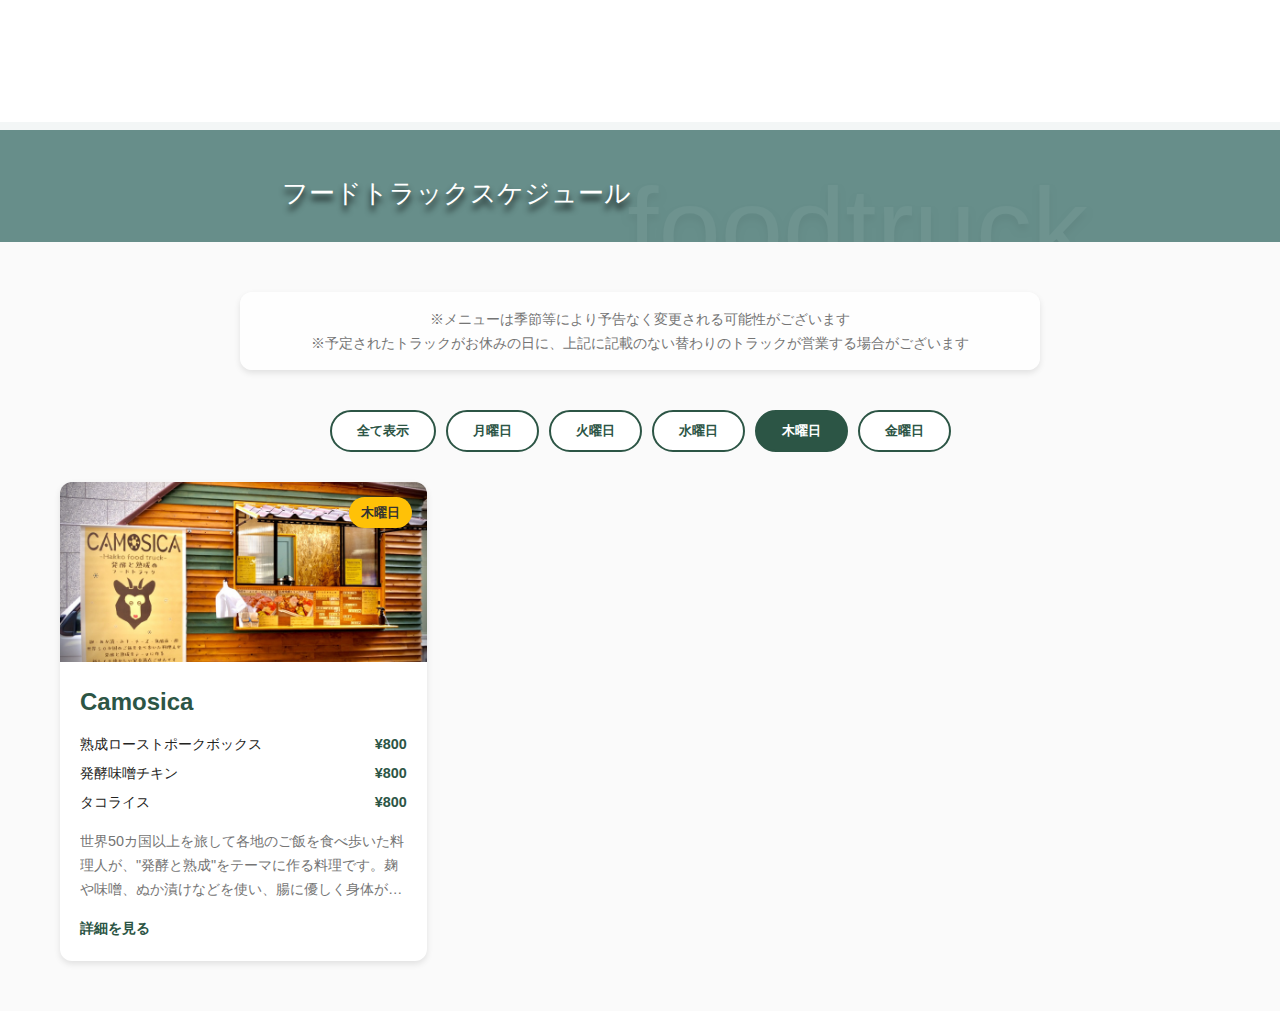
==== commit 02b3409c: "Rename ftlist.html to index.html" ====
--- a/index.html
+++ b/index.html
@@ -321,7 +321,7 @@
             <span class="menu-price">¥850</span>
           </div>
           <div class="social-links">
-            <a href="https://www.instagram.com/" class="social-link">Instagram</a>
+            <a href="https://www.instagram.com/shikishokudou/" class="social-link">Instagram</a>
           </div>
         </div>
         <div class="truck-details">
@@ -361,7 +361,7 @@
             <span class="menu-price">¥900</span>
           </div>
           <div class="social-links">
-            <a href="https://www.instagram.com/" class="social-link">Instagram</a>
+            <a href="https://www.instagram.com/sierra_kitchen_/" class="social-link">Instagram</a>
           </div>
         </div>
         <div class="truck-details">
@@ -401,7 +401,7 @@
             <span class="menu-price">¥880</span>
           </div>
           <div class="social-links">
-            <a href="https://www.instagram.com/" class="social-link">Instagram</a>
+            <a href="https://www.instagram.com/eatfor_official/?hl=ja" class="social-link">Instagram</a>
           </div>
         </div>
         <div class="truck-details">
@@ -445,7 +445,8 @@
             <span class="menu-price">¥80</span>
           </div>
           <div class="social-links">
-            <a href="#" class="social-link">公式サイト</a>
+            <a href="http://essenseele.com/" class="social-link">公式サイト</a>
+            <a href="http://www.mitsuba-inc.co.jp/news/essen_menu.pdf" class="social-link">3月メニュー</a>
           </div>
         </div>
         <div class="truck-details">
@@ -482,7 +483,7 @@
             <span class="menu-price">¥750〜</span>
           </div>
           <div class="social-links">
-            <a href="https://www.instagram.com/" class="social-link">Instagram</a>
+            <a href="https://www.instagram.com/mrchicken_insta" class="social-link">Instagram</a>
           </div>
         </div>
         <div class="truck-details">
@@ -525,7 +526,7 @@
             <span class="menu-price">¥800</span>
           </div>
           <div class="social-links">
-            <a href="https://www.instagram.com/" class="social-link">Instagram</a>
+            <a href="https://www.instagram.com/camosica_foodtruck/?hl=ja" class="social-link">Instagram</a>
           </div>
         </div>
         <div class="truck-details">
@@ -568,7 +569,7 @@
             <span class="menu-price">¥900</span>
           </div>
           <div class="social-links">
-            <a href="#" class="social-link">公式サイト</a>
+            <a href="https://kamewa.co.jp/" class="social-link">公式サイト</a>
           </div>
         </div>
         <div class="truck-details">
@@ -618,7 +619,7 @@
             <span class="menu-price">¥500</span>
           </div>
           <div class="social-links">
-            <a href="https://www.instagram.com/" class="social-link">Instagram</a>
+            <a href="https://www.instagram.com/eclipse_foodtruck/" class="social-link">Instagram</a>
           </div>
         </div>
         <div class="truck-details">
@@ -638,4 +639,4 @@
   <script src="food-truck-js.js"></script>
 </body>
  
-</html>+</html>
--- a/food-truck-css.css
+++ b/food-truck-css.css
@@ -1,6 +1,6 @@
 :root {
-  --primary-color:#4caf50;
-  --primary-dark: #388E3C;
+  --primary-color:#2C5545;
+  --primary-dark: #2C5545;
   --color-secondary:#678e8a;
   --accent-color: #FFC107;
   --background: #FAFAFA;
@@ -319,4 +319,4 @@
   .filter-button {
     width: 100%;
   }
-}+}
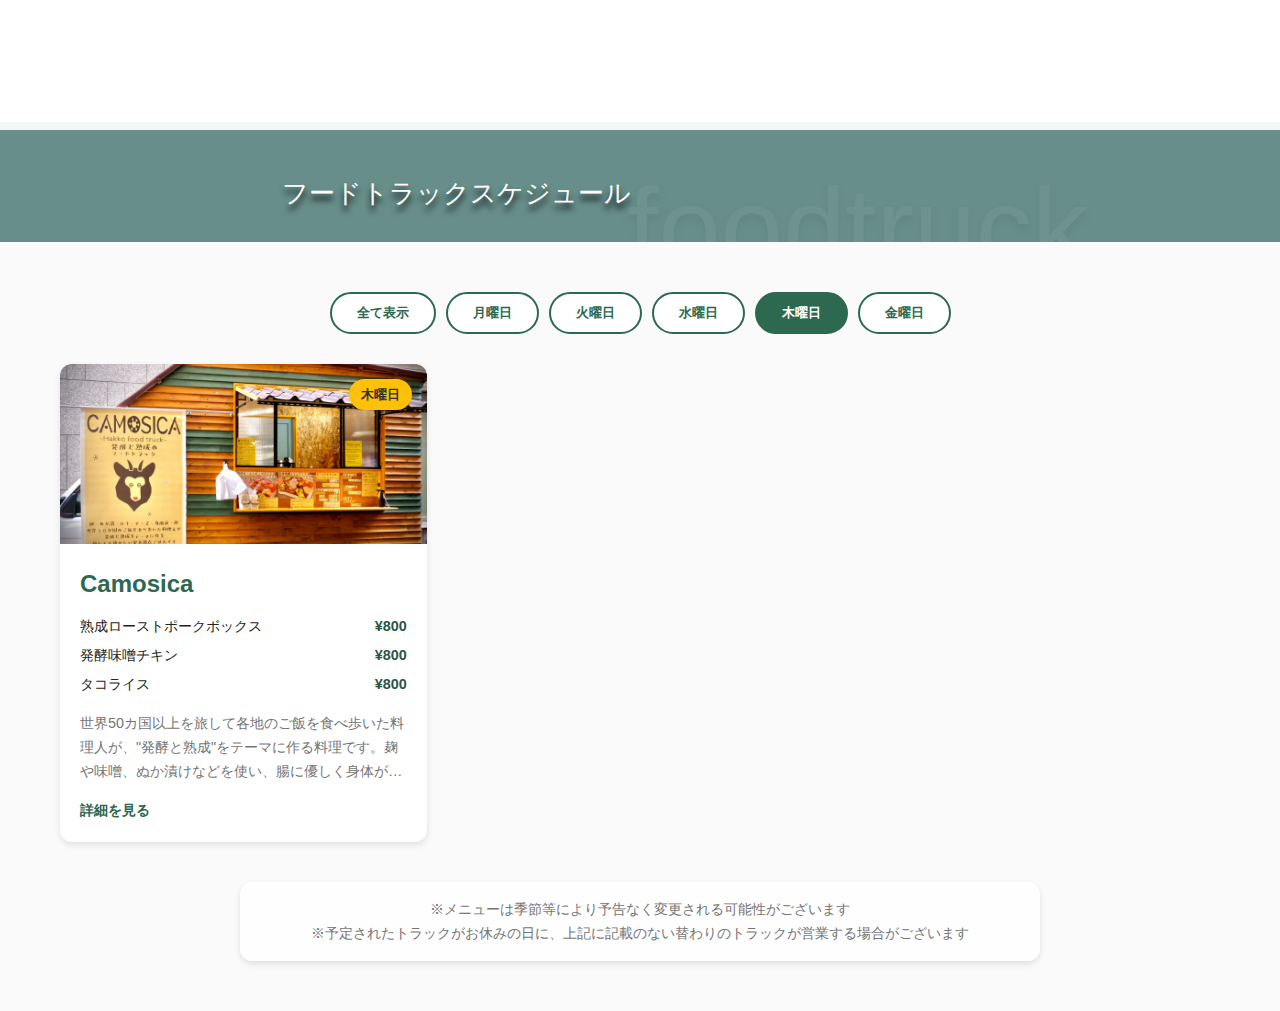
==== commit 46146b23: "Update index.html" ====
--- a/index.html
+++ b/index.html
@@ -22,11 +22,6 @@
      <div class="subhead_g"><p>フードトラックスケジュール</p><div class="subtext">foodtruck</div></div> 
   
   <div class="container_f">
-    <div class="notice">
-      <p>※メニューは季節等により予告なく変更される可能性がございます</p>
-      <p>※予定されたトラックがお休みの日に、上記に記載のない替わりのトラックが営業する場合がございます</p>
-    </div>
-    
     <div class="filter-bar">
       <button class="filter-button active" data-filter="all">全て表示</button>
       <button class="filter-button" data-filter="monday">月曜日</button>
@@ -291,6 +286,10 @@
       </div>
         
       </div>
+     <div class="notice">
+      <p>※メニューは季節等により予告なく変更される可能性がございます</p>
+      <p>※予定されたトラックがお休みの日に、上記に記載のない替わりのトラックが営業する場合がございます</p>
+    </div>
     </div>
     
  <!-- モーダル部分 -->
--- a/food-truck-css.css
+++ b/food-truck-css.css
@@ -1,5 +1,5 @@
 :root {
-  --primary-color:#2C5545;
+  --primary-color:#2d6851;
   --primary-dark: #2C5545;
   --color-secondary:#678e8a;
   --accent-color: #FFC107;
@@ -79,7 +79,7 @@
 
 .notice {
   max-width: 800px;
-  margin: 0 auto 40px;
+  margin: 40px auto 0;
   text-align: center;
   color: var(--text-light);
   font-size: 0.9rem;
